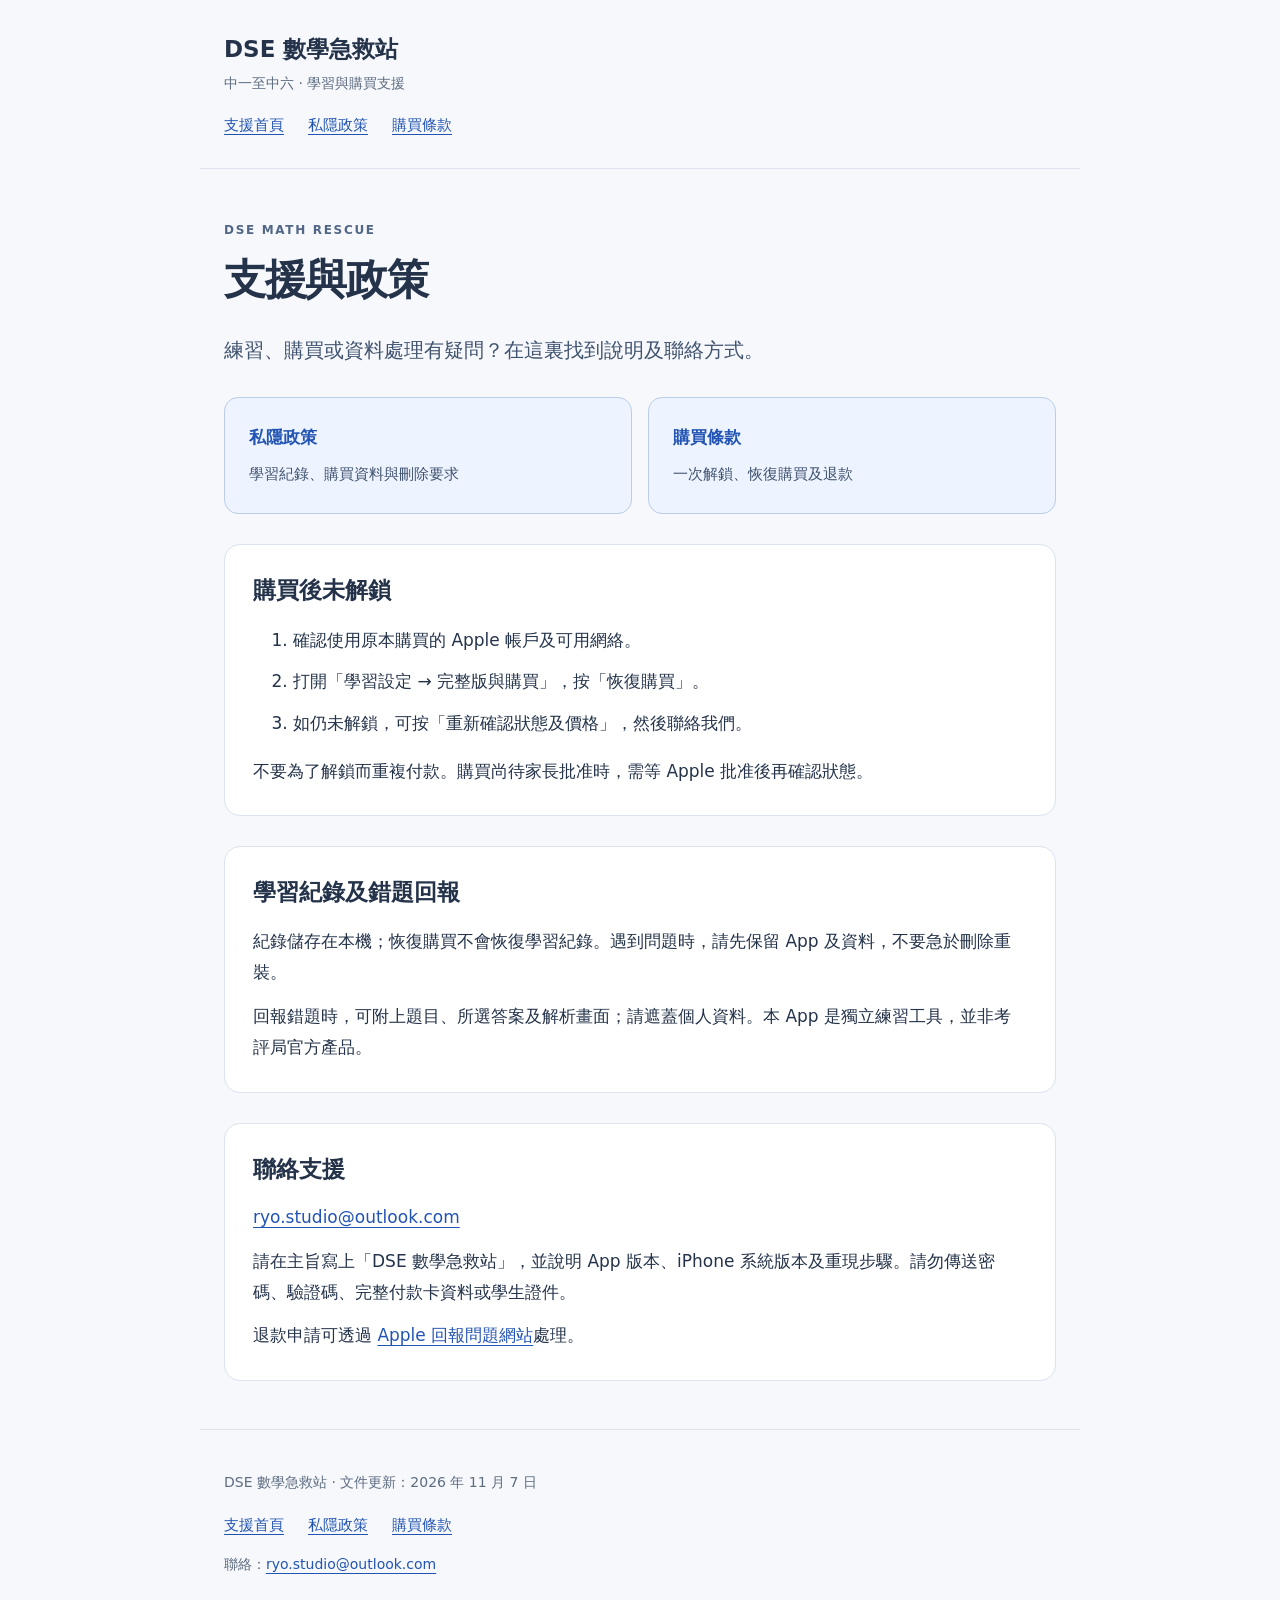
==== index.html @ 25e822d3 "Publish DSE Math Rescue privacy, purchase terms and support pages" ====
<!doctype html><html lang="zh-HK"><head><meta charset="utf-8"><meta name="viewport" content="width=device-width,initial-scale=1"><meta name="color-scheme" content="light"><meta name="description" content="DSE 數學急救站的私隱政策、一次購買條款及使用支援。"><title>支援與政策｜DSE 數學急救站</title><link rel="stylesheet" href="style.css"></head><body><a class="skip" href="#main">跳到內容</a><header><div class="brand">DSE 數學急救站<span>中一至中六 · 學習與購買支援</span></div><nav aria-label="主要導覽"><a href="index.html">支援首頁</a><a href="privacy.html">私隱政策</a><a href="terms.html">購買條款</a></nav></header><main id="main"><p class="eyebrow">DSE MATH RESCUE</p><h1>支援與政策</h1><p class="lead">練習、購買或資料處理有疑問？在這裏找到說明及聯絡方式。</p><div class="cards"><a class="card" href="privacy.html"><strong>私隱政策</strong><span>學習紀錄、購買資料與刪除要求</span></a><a class="card" href="terms.html"><strong>購買條款</strong><span>一次解鎖、恢復購買及退款</span></a></div><section><h2>購買後未解鎖</h2><ol><li>確認使用原本購買的 Apple 帳戶及可用網絡。</li><li>打開「學習設定 → 完整版與購買」，按「恢復購買」。</li><li>如仍未解鎖，可按「重新確認狀態及價格」，然後聯絡我們。</li></ol><p>不要為了解鎖而重複付款。購買尚待家長批准時，需等 Apple 批准後再確認狀態。</p></section><section><h2>學習紀錄及錯題回報</h2><p>紀錄儲存在本機；恢復購買不會恢復學習紀錄。遇到問題時，請先保留 App 及資料，不要急於刪除重裝。</p><p>回報錯題時，可附上題目、所選答案及解析畫面；請遮蓋個人資料。本 App 是獨立練習工具，並非考評局官方產品。</p></section><section><h2>聯絡支援</h2><p><a href="mailto:ryo.studio@outlook.com">ryo.studio@outlook.com</a></p><p>請在主旨寫上「DSE 數學急救站」，並說明 App 版本、iPhone 系統版本及重現步驟。請勿傳送密碼、驗證碼、完整付款卡資料或學生證件。</p><p>退款申請可透過 <a href="https://reportaproblem.apple.com/">Apple 回報問題網站</a>處理。</p></section></main><footer><p>DSE 數學急救站 · 文件更新：2026 年 11 月 7 日</p><nav aria-label="主要導覽"><a href="index.html">支援首頁</a><a href="privacy.html">私隱政策</a><a href="terms.html">購買條款</a></nav><p>聯絡：<a href="mailto:ryo.studio@outlook.com">ryo.studio@outlook.com</a></p></footer></body></html>
---- style.css ----
*{box-sizing:border-box}html{scroll-behavior:smooth}body{margin:0;background:#f6f8fb;color:#24334a;font-family:system-ui,-apple-system,"Microsoft JhengHei",sans-serif;font-size:17px;line-height:1.85}a{color:#2254b4;text-underline-offset:4px;overflow-wrap:anywhere}a:focus-visible{outline:3px solid #ba6c00;outline-offset:5px}header,main,footer{max-width:880px;margin:auto;padding:28px 24px}header{border-bottom:1px solid #dce3ed}.brand{font-weight:750;font-size:23px}.brand span{display:block;font-size:14px;font-weight:400;color:#5d6c81}nav{display:flex;flex-wrap:wrap;gap:12px 24px;margin-top:16px;font-size:15px}main{padding-top:38px;padding-bottom:48px}h1{font-size:clamp(30px,6vw,42px);line-height:1.3;margin:8px 0 24px;letter-spacing:-.03em}h2{font-size:23px;line-height:1.5;margin:0 0 16px}.eyebrow{font-size:12px;letter-spacing:.14em;color:#526786;font-weight:700}.lead{font-size:20px;color:#40536f}section{margin-top:30px;padding:28px;background:white;border:1px solid #dce3ed;border-radius:16px}p{margin:12px 0}section p:last-child{margin-bottom:0}.cards{display:grid;grid-template-columns:1fr 1fr;gap:16px;margin:28px 0}.card{display:block;padding:24px;border-radius:14px;border:1px solid #bacce7;background:#edf3ff;text-decoration:none}.card strong,.card span{display:block}.card span{font-size:15px;color:#40536f;margin-top:8px}.notice{padding:16px;background:#fff1cb;border:1px solid #dcbf6f}footer{border-top:1px solid #dce3ed;font-size:14px;color:#5d6c81}.skip{position:absolute;top:-80px;left:16px;padding:8px;background:white}.skip:focus{top:8px}li{margin:10px 0}@media(max-width:540px){header,main,footer{padding-left:18px;padding-right:18px}section{padding:20px}.cards{grid-template-columns:1fr}body{font-size:16px}}@media print{body{background:white}header nav,footer nav,.skip{display:none}section{border:0;padding:0;break-inside:avoid}a{color:inherit}}
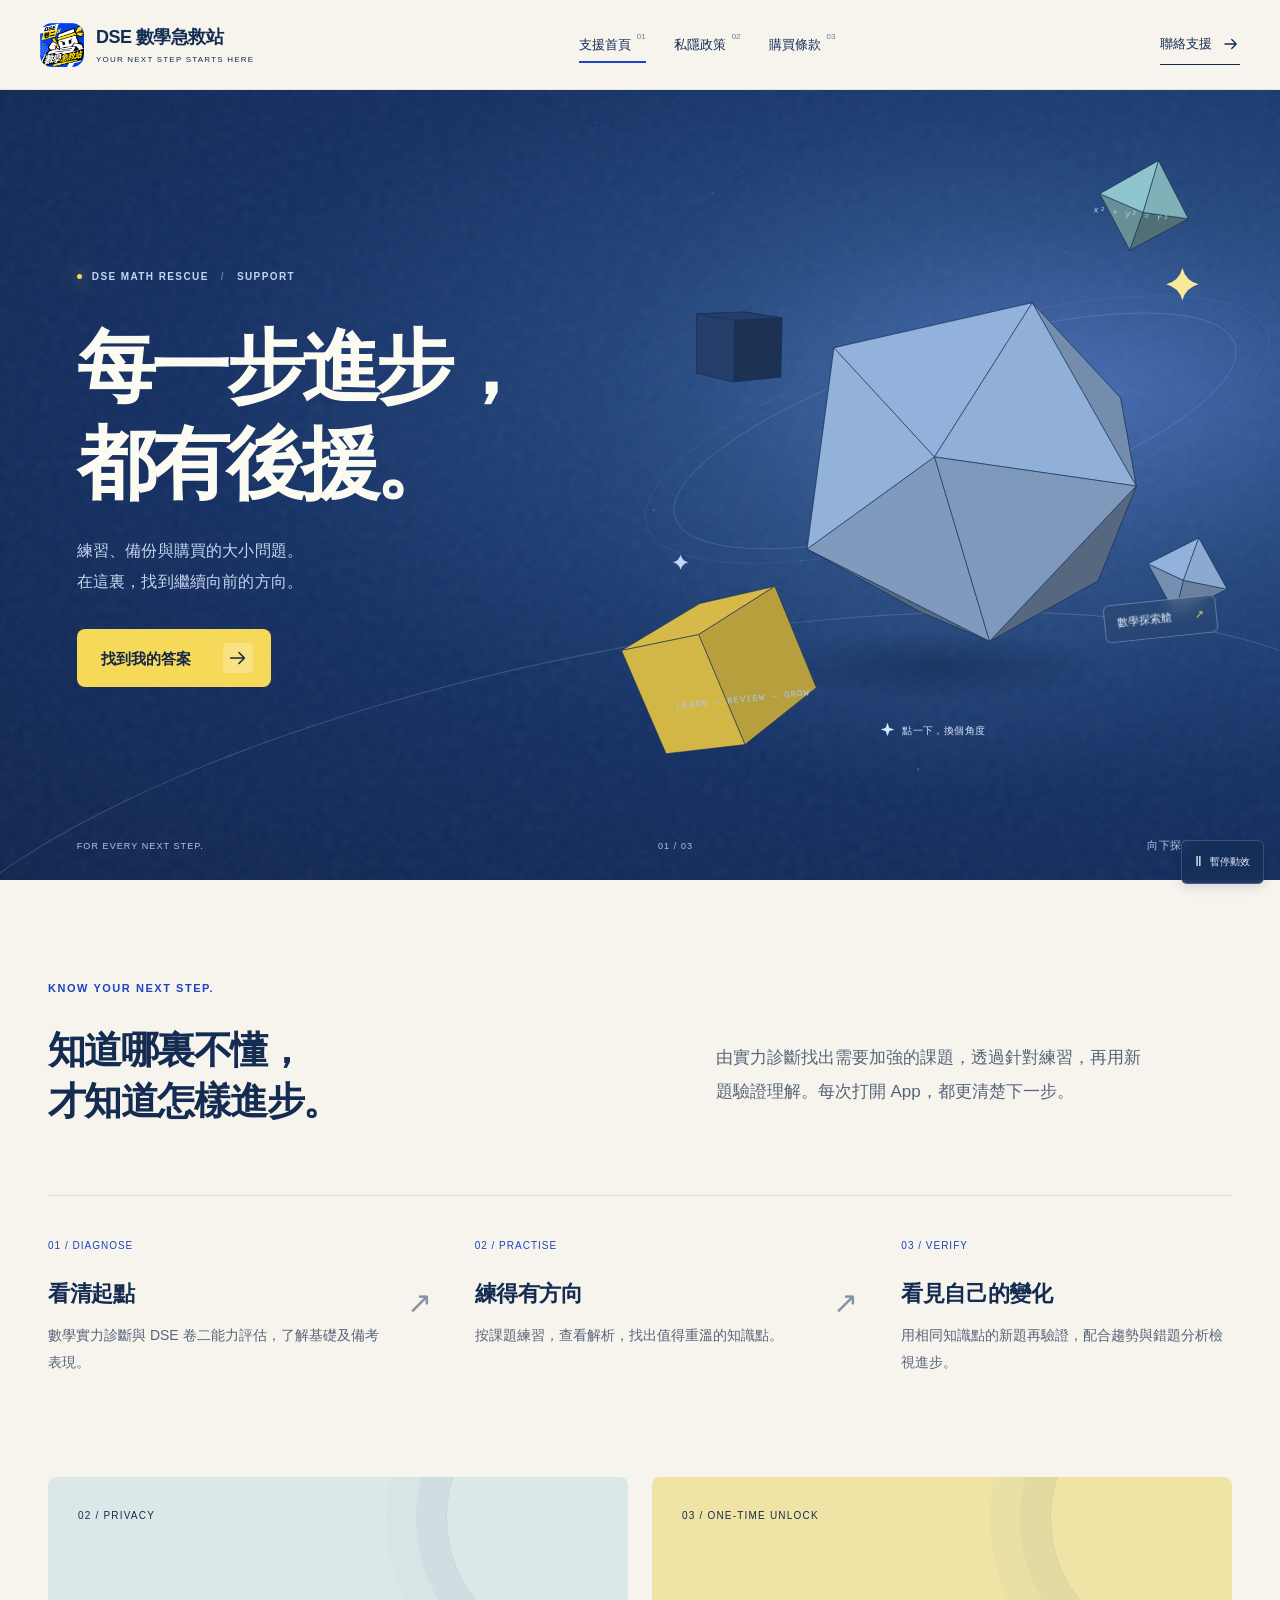
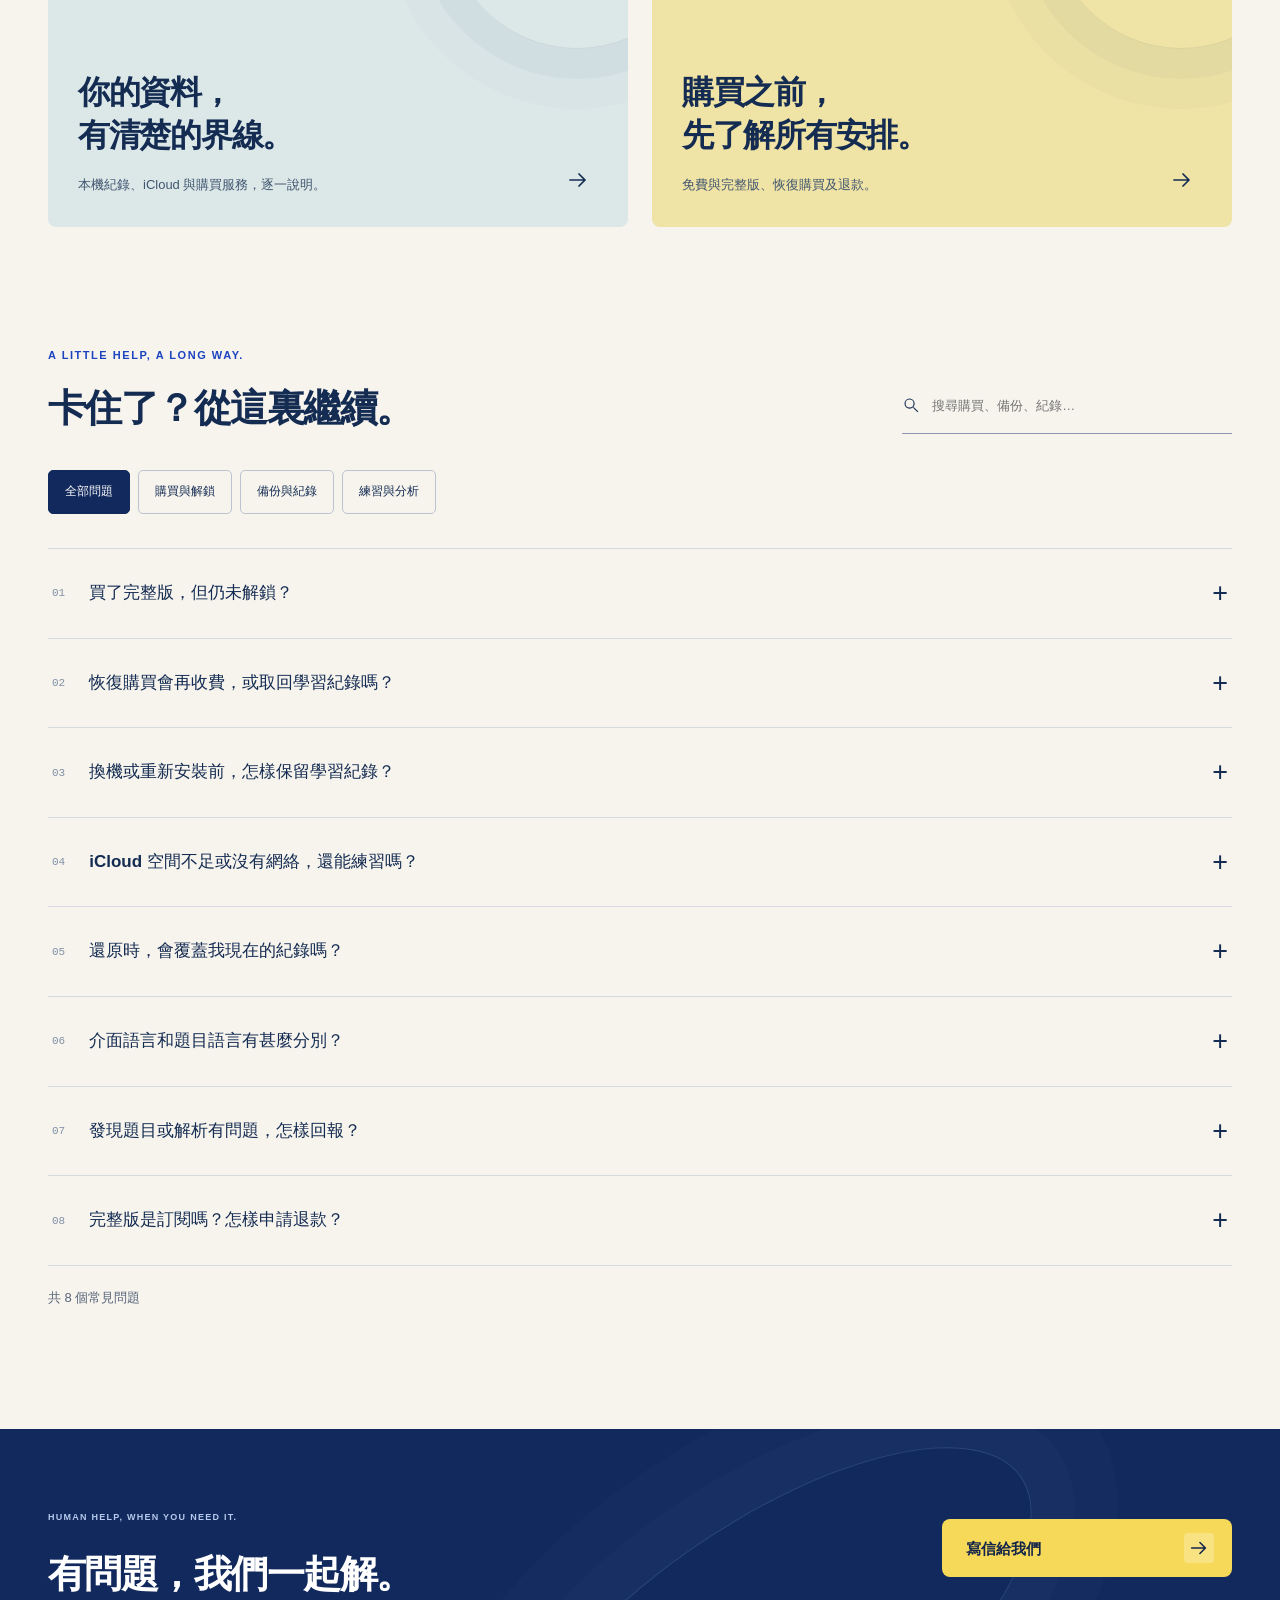
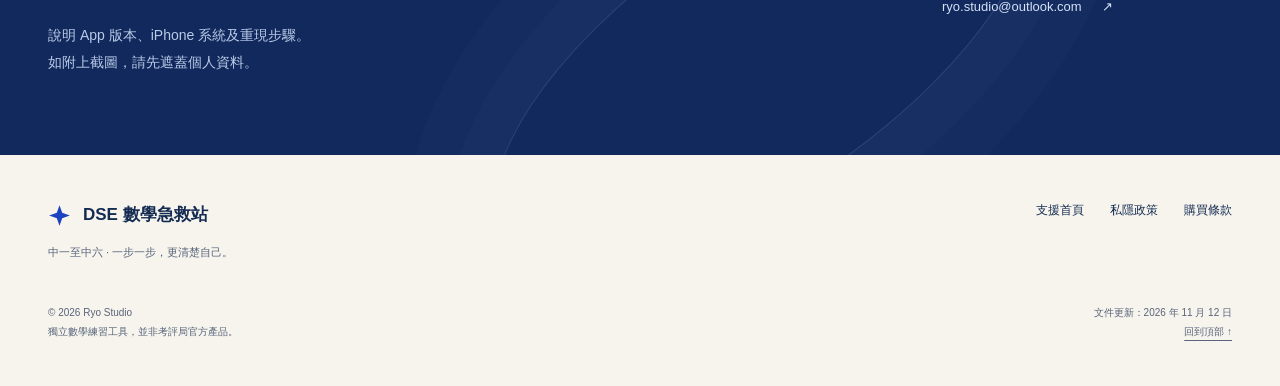
==== commit c56bba56: "Redesign mobile support, privacy and purchase pages; explain free backups" ====
--- a/index.html
+++ b/index.html
@@ -1 +1 @@
-<!doctype html><html lang="zh-HK"><head><meta charset="utf-8"><meta name="viewport" content="width=device-width,initial-scale=1"><meta name="color-scheme" content="light"><meta name="description" content="DSE 數學急救站的私隱政策、一次購買條款及使用支援。"><title>支援與政策｜DSE 數學急救站</title><link rel="stylesheet" href="style.css"></head><body><a class="skip" href="#main">跳到內容</a><header><div class="brand">DSE 數學急救站<span>中一至中六 · 學習與購買支援</span></div><nav aria-label="主要導覽"><a href="index.html">支援首頁</a><a href="privacy.html">私隱政策</a><a href="terms.html">購買條款</a></nav></header><main id="main"><p class="eyebrow">DSE MATH RESCUE</p><h1>支援與政策</h1><p class="lead">練習、購買或資料處理有疑問？在這裏找到說明及聯絡方式。</p><div class="cards"><a class="card" href="privacy.html"><strong>私隱政策</strong><span>學習紀錄、購買資料與刪除要求</span></a><a class="card" href="terms.html"><strong>購買條款</strong><span>一次解鎖、恢復購買及退款</span></a></div><section><h2>購買後未解鎖</h2><ol><li>確認使用原本購買的 Apple 帳戶及可用網絡。</li><li>打開「學習設定 → 完整版與購買」，按「恢復購買」。</li><li>如仍未解鎖，可按「重新確認狀態及價格」，然後聯絡我們。</li></ol><p>不要為了解鎖而重複付款。購買尚待家長批准時，需等 Apple 批准後再確認狀態。</p></section><section><h2>學習紀錄及錯題回報</h2><p>紀錄儲存在本機；恢復購買不會恢復學習紀錄。遇到問題時，請先保留 App 及資料，不要急於刪除重裝。</p><p>回報錯題時，可附上題目、所選答案及解析畫面；請遮蓋個人資料。本 App 是獨立練習工具，並非考評局官方產品。</p></section><section><h2>聯絡支援</h2><p><a href="mailto:ryo.studio@outlook.com">ryo.studio@outlook.com</a></p><p>請在主旨寫上「DSE 數學急救站」，並說明 App 版本、iPhone 系統版本及重現步驟。請勿傳送密碼、驗證碼、完整付款卡資料或學生證件。</p><p>退款申請可透過 <a href="https://reportaproblem.apple.com/">Apple 回報問題網站</a>處理。</p></section></main><footer><p>DSE 數學急救站 · 文件更新：2026 年 11 月 7 日</p><nav aria-label="主要導覽"><a href="index.html">支援首頁</a><a href="privacy.html">私隱政策</a><a href="terms.html">購買條款</a></nav><p>聯絡：<a href="mailto:ryo.studio@outlook.com">ryo.studio@outlook.com</a></p></footer></body></html>
+<!doctype html><html lang="zh-HK"><head><meta charset="utf-8"><meta name="viewport" content="width=device-width,initial-scale=1,viewport-fit=cover"><meta name="theme-color" content="#11295c"><meta name="color-scheme" content="light"><meta name="description" content="DSE 數學急救站支援首頁：免費練習、學習紀錄備份、一次解鎖完整版及私隱說明。"><meta name="referrer" content="strict-origin-when-cross-origin"><meta http-equiv="Content-Security-Policy" content="default-src 'self'; script-src 'self'; style-src 'self' 'unsafe-inline'; img-src 'self' data:; connect-src 'none'; object-src 'none'; base-uri 'self'; form-action 'none'; upgrade-insecure-requests"><title>支援首頁｜DSE 數學急救站</title><link rel="icon" href="brand-icon.png"><link rel="stylesheet" href="style.css"><script src="site.js" defer></script><script src="scene.js" defer></script></head><body id="top" data-page="home"><a class="skip" href="#main">跳到內容</a><header class="site-header"><a class="brand" href="index.html" aria-label="DSE 數學急救站支援首頁"><img src="brand-icon.png" width="44" height="44" alt=""><span>DSE 數學急救站<small>YOUR NEXT STEP STARTS HERE</small></span></a><button class="menu-toggle" type="button" aria-expanded="false" aria-controls="primary-nav"><span>導覽</span><i aria-hidden="true"></i></button><nav id="primary-nav" aria-label="主要導覽"><a href="index.html" aria-current="page">支援首頁<span>01</span></a><a href="privacy.html">私隱政策<span>02</span></a><a href="terms.html">購買條款<span>03</span></a></nav><a class="header-contact" href="#contact">聯絡支援 <svg class="arrow-icon" viewBox="0 0 24 24" fill="none" aria-hidden="true"><path d="M4 12h15m-6-6 6 6-6 6" stroke="currentColor" stroke-width="1.7" stroke-linecap="round" stroke-linejoin="round"/></svg></a></header><main id="main"><section class="hero hero-home" aria-labelledby="hero-title"><div class="hero-grain" aria-hidden="true"></div><div class="hero-copy"><p class="eyebrow"><span class="signal-dot"></span>DSE MATH RESCUE <i>/</i> SUPPORT</p><h1 id="hero-title">每一步進步，<br>都有後援。</h1><p class="hero-lead">練習、備份與購買的大小問題。<br>在這裏，找到繼續向前的方向。</p><a class="button button-yellow" href="#support">找到我的答案<svg class="arrow-icon" viewBox="0 0 24 24" fill="none" aria-hidden="true"><path d="M4 12h15m-6-6 6 6-6 6" stroke="currentColor" stroke-width="1.7" stroke-linecap="round" stroke-linejoin="round"/></svg></a></div><div class="scene-wrap" data-scene="home"><canvas class="world-canvas" aria-hidden="true"></canvas><div class="scene-fallback" aria-hidden="true"><div></div><span><svg class="star-icon" viewBox="0 0 40 40" fill="none" aria-hidden="true"><path d="m20 2 4.7 13.3L38 20l-13.3 4.7L20 38l-4.7-13.3L2 20l13.3-4.7L20 2Z" fill="currentColor"/></svg></span></div><div class="scene-coordinate coordinate-top" aria-hidden="true">x² + y² = r²</div><div class="scene-coordinate coordinate-bottom" aria-hidden="true">LEARN → REVIEW → GROW</div><button class="scene-interact" type="button" aria-label="改變幾何場景角度"><svg class="star-icon" viewBox="0 0 40 40" fill="none" aria-hidden="true"><path d="m20 2 4.7 13.3L38 20l-13.3 4.7L20 38l-4.7-13.3L2 20l13.3-4.7L20 2Z" fill="currentColor"/></svg><span>點一下，換個角度</span></button><span class="scene-badge">數學探索艙 <i>↗</i></span></div><div class="hero-baseline"><span>FOR EVERY NEXT STEP.</span><span>01 / 03</span><a href="#support" aria-label="向下探索">向下探索 ↓</a></div></section><section class="intro-section wrap"><p class="eyebrow">KNOW YOUR NEXT STEP.</p><div class="intro-grid"><h2>知道哪裏不懂，<br>才知道怎樣進步。</h2><p>由實力診斷找出需要加強的課題，透過針對練習，再用新題驗證理解。每次打開 App，都更清楚下一步。</p></div><div class="learning-path"><div><span>01 / DIAGNOSE</span><h3>看清起點</h3><p>數學實力診斷與 DSE 卷二能力評估，了解基礎及備考表現。</p></div><i aria-hidden="true">↗</i><div><span>02 / PRACTISE</span><h3>練得有方向</h3><p>按課題練習，查看解析，找出值得重溫的知識點。</p></div><i aria-hidden="true">↗</i><div><span>03 / VERIFY</span><h3>看見自己的變化</h3><p>用相同知識點的新題再驗證，配合趨勢與錯題分析檢視進步。</p></div></div></section><section class="world-links wrap" aria-label="探索支援內容"><a href="privacy.html"><span>02 / PRIVACY</span><div><h2>你的資料，<br>有清楚的界線。</h2><p>本機紀錄、iCloud 與購買服務，逐一說明。</p></div><svg class="arrow-icon" viewBox="0 0 24 24" fill="none" aria-hidden="true"><path d="M4 12h15m-6-6 6 6-6 6" stroke="currentColor" stroke-width="1.7" stroke-linecap="round" stroke-linejoin="round"/></svg></a><a href="terms.html"><span>03 / ONE-TIME UNLOCK</span><div><h2>購買之前，<br>先了解所有安排。</h2><p>免費與完整版、恢復購買及退款。</p></div><svg class="arrow-icon" viewBox="0 0 24 24" fill="none" aria-hidden="true"><path d="M4 12h15m-6-6 6 6-6 6" stroke="currentColor" stroke-width="1.7" stroke-linecap="round" stroke-linejoin="round"/></svg></a></section><section class="faq-section wrap" id="support"><div class="section-top"><div><p class="eyebrow">A LITTLE HELP, A LONG WAY.</p><h2>卡住了？從這裏繼續。</h2></div><label class="faq-search"><span class="sr-only">搜尋常見問題</span><svg viewBox="0 0 24 24" aria-hidden="true"><circle cx="10" cy="10" r="6"/><path d="m15 15 6 6"/></svg><input type="search" placeholder="搜尋購買、備份、紀錄…" autocomplete="off" aria-controls="faq-list"></label></div><div class="faq-filters" role="group" aria-label="問題分類"><button aria-pressed="true" data-faq-filter="all">全部問題</button><button aria-pressed="false" data-faq-filter="purchase">購買與解鎖</button><button aria-pressed="false" data-faq-filter="backup">備份與紀錄</button><button aria-pressed="false" data-faq-filter="learning">練習與分析</button></div><div id="faq-list"><details class="faq-item" data-category="purchase"><summary><span class="question-number">01</span><span>買了完整版，但仍未解鎖？</span><span class="plus" aria-hidden="true">+</span></summary><div class="faq-answer"><ol><li>確認網絡可用，並使用原購買的 Apple 帳戶。</li><li>打開「學習設定 → 完整版與購買」，按「恢復購買」。</li><li>如仍未解鎖，按「重新確認狀態及價格」，再聯絡我們。</li></ol><p>不要為了解鎖而重複付款。若購買尚待家長批准，需先等 Apple 完成批准。</p></div></details><details class="faq-item" data-category="purchase"><summary><span class="question-number">02</span><span>恢復購買會再收費，或取回學習紀錄嗎？</span><span class="plus" aria-hidden="true">+</span></summary><div class="faq-answer"><p>恢復購買只重新驗證已購買的完整版權限，本身不會再收一次購買費用，也不會還原答題紀錄。學習紀錄請使用「備份與還原」；兩者是分開的功能。</p></div></details><details class="faq-item" data-category="backup"><summary><span class="question-number">03</span><span>換機或重新安裝前，怎樣保留學習紀錄？</span><span class="plus" aria-hidden="true">+</span></summary><div class="faq-answer"><p>在支援備份功能的 iPhone 版本，打開「學習設定 → 備份與還原」，確認 iCloud 顯示最近成功的備份時間，或免費匯出一份備份檔案並確認已儲存。新裝置可查看 iCloud 備份或匯入檔案，先預覽再合併。</p><p>較舊版本沒有 App 內備份功能，請先保留 App 及資料，更新後再備份；不要急於刪除重裝。</p></div></details><details class="faq-item" data-category="backup"><summary><span class="question-number">04</span><span>iCloud 空間不足或沒有網絡，還能練習嗎？</span><span class="plus" aria-hidden="true">+</span></summary><div class="faq-answer"><p>可以。作答紀錄會繼續保存在手機，App 會標示「待備份」及上次成功時間。容量或連線恢復後，下次開啟 App 會再嘗試，也可以按「立即備份／重試」。</p><p>你亦可免費匯出檔案，保存在「我的 iPhone」或其他私人位置；不需要為了使用 App 而購買 iCloud+。</p></div></details><details class="faq-item" data-category="backup"><summary><span class="question-number">05</span><span>還原時，會覆蓋我現在的紀錄嗎？</span><span class="plus" aria-hidden="true">+</span></summary><div class="faq-answer"><p>匯入前會先顯示新增紀錄數，再與現有紀錄合併及去重。同一份紀錄若有無法自動判斷的不同內容，會讓你選擇保留哪個版本；還原前的本機副本也會保留。是否同時還原年級及語言設定，由你選擇。</p><p>目前先提供備份與手動還原，不是跨裝置即時同步。要取回其他裝置的學習進度，請主動查看並還原備份。</p></div></details><details class="faq-item" data-category="learning"><summary><span class="question-number">06</span><span>介面語言和題目語言有甚麼分別？</span><span class="plus" aria-hidden="true">+</span></summary><div class="faq-answer"><p>介面可選繁體中文、English 或简体中文；題目、選項、提示、解析及題目圖表只提供繁體中文及英文。兩項設定互相獨立，更改介面不會改變試題語言。</p></div></details><details class="faq-item" data-category="learning"><summary><span class="question-number">07</span><span>發現題目或解析有問題，怎樣回報？</span><span class="plus" aria-hidden="true">+</span></summary><div class="faq-answer"><p>請保留題目、所選答案及解析截圖，連同 App 版本及問題描述寄給我們。請先遮蓋個人資料，不需要提供學生姓名、學校或證件。</p></div></details><details class="faq-item" data-category="purchase"><summary><span class="question-number">08</span><span>完整版是訂閱嗎？怎樣申請退款？</span><span class="plus" aria-hidden="true">+</span></summary><div class="faq-answer"><p>完整版採一次購買，沒有訂閱或自動續費。退款請到 <a href="https://reportaproblem.apple.com/">Apple 回報問題網站</a>提出申請，資格及處理結果由 Apple 按適用規則決定。購買內容可先查看<a href="terms.html">購買條款</a>。</p></div></details><p class="faq-empty" hidden role="status">暫時找不到符合的問題。試試其他字眼，或直接聯絡我們。</p></div><p class="faq-count small muted" aria-live="polite">共 8 個常見問題</p></section></main><section class="contact-section" id="contact"><div class="contact-orbit" aria-hidden="true"></div><div class="wrap contact-inner"><div><p class="eyebrow">HUMAN HELP, WHEN YOU NEED IT.</p><h2>有問題，我們一起解。</h2><p>說明 App 版本、iPhone 系統及重現步驟。<br>如附上截圖，請先遮蓋個人資料。</p></div><div class="contact-actions"><a class="button button-yellow" href="mailto:ryo.studio@outlook.com?subject=DSE%20%E6%95%B8%E5%AD%B8%E6%80%A5%E6%95%91%E7%AB%99%E6%94%AF%E6%8F%B4">寫信給我們 <svg class="arrow-icon" viewBox="0 0 24 24" fill="none" aria-hidden="true"><path d="M4 12h15m-6-6 6 6-6 6" stroke="currentColor" stroke-width="1.7" stroke-linecap="round" stroke-linejoin="round"/></svg></a><button class="copy-email" type="button" data-email="ryo.studio@outlook.com" aria-label="複製支援電郵">ryo.studio@outlook.com <span>↗</span></button><span class="copy-status" role="status" aria-live="polite"></span></div></div></section><footer class="site-footer wrap"><div><a class="footer-brand" href="index.html"><svg class="star-icon" viewBox="0 0 40 40" fill="none" aria-hidden="true"><path d="m20 2 4.7 13.3L38 20l-13.3 4.7L20 38l-4.7-13.3L2 20l13.3-4.7L20 2Z" fill="currentColor"/></svg> DSE 數學急救站</a><p>中一至中六 · 一步一步，更清楚自己。</p></div><nav aria-label="頁尾導覽"><a href="index.html" aria-current="page">支援首頁<span>01</span></a><a href="privacy.html">私隱政策<span>02</span></a><a href="terms.html">購買條款<span>03</span></a></nav><p class="legal-line">© 2026 Ryo Studio<br>獨立數學練習工具，並非考評局官方產品。</p><p class="legal-line">文件更新：2026 年 11 月 12 日<br><a href="#top">回到頂部 ↑</a></p></footer><button class="motion-toggle" type="button" aria-pressed="false" aria-label="暫停背景動效"><span aria-hidden="true">Ⅱ</span><span class="motion-label">暫停動效</span></button></body></html>
--- a/style.css
+++ b/style.css
@@ -1 +1,10 @@
-*{box-sizing:border-box}html{scroll-behavior:smooth}body{margin:0;background:#f6f8fb;color:#24334a;font-family:system-ui,-apple-system,"Microsoft JhengHei",sans-serif;font-size:17px;line-height:1.85}a{color:#2254b4;text-underline-offset:4px;overflow-wrap:anywhere}a:focus-visible{outline:3px solid #ba6c00;outline-offset:5px}header,main,footer{max-width:880px;margin:auto;padding:28px 24px}header{border-bottom:1px solid #dce3ed}.brand{font-weight:750;font-size:23px}.brand span{display:block;font-size:14px;font-weight:400;color:#5d6c81}nav{display:flex;flex-wrap:wrap;gap:12px 24px;margin-top:16px;font-size:15px}main{padding-top:38px;padding-bottom:48px}h1{font-size:clamp(30px,6vw,42px);line-height:1.3;margin:8px 0 24px;letter-spacing:-.03em}h2{font-size:23px;line-height:1.5;margin:0 0 16px}.eyebrow{font-size:12px;letter-spacing:.14em;color:#526786;font-weight:700}.lead{font-size:20px;color:#40536f}section{margin-top:30px;padding:28px;background:white;border:1px solid #dce3ed;border-radius:16px}p{margin:12px 0}section p:last-child{margin-bottom:0}.cards{display:grid;grid-template-columns:1fr 1fr;gap:16px;margin:28px 0}.card{display:block;padding:24px;border-radius:14px;border:1px solid #bacce7;background:#edf3ff;text-decoration:none}.card strong,.card span{display:block}.card span{font-size:15px;color:#40536f;margin-top:8px}.notice{padding:16px;background:#fff1cb;border:1px solid #dcbf6f}footer{border-top:1px solid #dce3ed;font-size:14px;color:#5d6c81}.skip{position:absolute;top:-80px;left:16px;padding:8px;background:white}.skip:focus{top:8px}li{margin:10px 0}@media(max-width:540px){header,main,footer{padding-left:18px;padding-right:18px}section{padding:20px}.cards{grid-template-columns:1fr}body{font-size:16px}}@media print{body{background:white}header nav,footer nav,.skip{display:none}section{border:0;padding:0;break-inside:avoid}a{color:inherit}}+@charset "UTF-8";
+:root{--ink:#142b52;--blue:#1c43c0;--navy:#11295c;--cream:#f6f4ed;--line:#d6d9df;--muted:#58647a;--gold:#f6d958;--cyan:#b9e2ec;--ease:cubic-bezier(.2,.75,.2,1)}
+*{box-sizing:border-box}html{scroll-behavior:smooth;scroll-padding-top:110px}body{margin:0;background:var(--cream);color:var(--ink);font-family:Inter,-apple-system,BlinkMacSystemFont,"Noto Sans TC","PingFang TC","Microsoft JhengHei",sans-serif;font-size:16px;line-height:1.8;-webkit-font-smoothing:antialiased}button,input{font:inherit}button,a{-webkit-tap-highlight-color:transparent}button{cursor:pointer}a{color:inherit;text-underline-offset:5px;text-decoration-thickness:1px}a:focus-visible,button:focus-visible,input:focus-visible,summary:focus-visible,[tabindex]:focus-visible{outline:3px solid #a26300;outline-offset:5px}h1,h2,h3,p{margin:0}h1,h2,h3{text-wrap:balance}h1{font-size:clamp(48px,6.2vw,94px);font-weight:650;line-height:1.22;letter-spacing:-.055em}h2{font-size:clamp(28px,3vw,46px);line-height:1.35;letter-spacing:-.04em;font-weight:650}h3{font-size:22px;line-height:1.5;letter-spacing:-.02em}svg{display:block}.arrow-icon{width:24px;height:24px;flex:none}.star-icon{width:36px;height:36px;flex:none}.wrap{width:min(1200px,calc(100% - 96px));margin-inline:auto}.eyebrow{font-family:Inter,-apple-system,sans-serif;font-size:11px;letter-spacing:.14em;font-weight:600;line-height:1.6;display:flex;align-items:center;gap:10px}.eyebrow i{font-style:normal;opacity:.4;padding:0 2px}.muted{color:var(--muted)}.small{font-size:13px;line-height:1.8}.button{min-height:56px;display:inline-flex;align-items:center;justify-content:space-between;gap:32px;padding:14px 18px 14px 24px;border-radius:8px;text-decoration:none;font-size:15px;font-weight:650;transition:transform .25s var(--ease),background .25s;position:relative}.button:hover{transform:translateY(-3px)}.button-yellow{background:var(--gold);color:#13254b}.button-yellow:hover{background:#ffe879}.button .arrow-icon{padding:4px;background:rgba(255,255,255,.25);border-radius:4px;width:30px;height:30px}.site-header{height:90px;display:flex;align-items:center;justify-content:space-between;gap:30px;padding:16px 40px;background:var(--cream);position:relative;z-index:20;border-bottom:1px solid rgba(20,43,82,.08)}.brand{display:flex;gap:12px;align-items:center;text-decoration:none;flex-shrink:0}.brand img{border-radius:12px;width:44px;height:44px}.brand>span{font-size:18px;line-height:1.5;font-weight:750;letter-spacing:-.03em}.brand small{display:block;font-size:8px;letter-spacing:.15em;font-weight:500;margin-top:3px}#primary-nav{display:flex;gap:28px;align-items:center}#primary-nav a{font-size:13px;text-decoration:none;display:flex;align-items:center;gap:6px;position:relative;min-height:44px}#primary-nav a:after{content:"";position:absolute;bottom:4px;height:2px;width:0;background:var(--blue);transition:width .25s}#primary-nav a:hover:after,#primary-nav a[aria-current]:after{width:100%}#primary-nav a span{font-size:8px;opacity:.6;align-self:flex-start;margin-top:7px}.header-contact{display:flex;align-items:center;gap:10px;text-decoration:none;border-bottom:1px solid var(--ink);font-size:13px;min-height:40px}.header-contact svg{width:18px}.menu-toggle{display:none}.hero{position:relative;min-height:min(790px,calc(100svh - 90px));display:grid;grid-template-columns:1fr 1fr;overflow:hidden;background:radial-gradient(ellipse at 85% 38%,#4165ab 0%,#24487e 26%,#142f63 58%,#10254e 100%);color:#fbfbf2;isolation:isolate;padding:72px 6% 86px}.hero:after{content:"";position:absolute;inset:auto -10% -260px;height:490px;transform:rotate(-11deg);border:1px solid rgba(184,210,244,.22);border-radius:50%;z-index:-1;box-shadow:0 14px 0 -13px rgba(184,210,244,.1),0 38px 0 -37px rgba(184,210,244,.1)}.hero-privacy{background:radial-gradient(ellipse at 82% 35%,#467fa5 0%,#2d557c 25%,#19365d 65%,#10254e 100%)}.hero-terms{background:radial-gradient(ellipse at 82% 35%,#5068a1 0%,#2b427c 25%,#192d60 65%,#10254e 100%)}.hero-grain{position:absolute;inset:0;pointer-events:none;opacity:.12;background-image:url("data:image/svg+xml,%3Csvg viewBox='0 0 128 128' xmlns='http://www.w3.org/2000/svg'%3E%3Cfilter id='n'%3E%3CfeTurbulence type='fractalNoise' baseFrequency='.68' numOctaves='3' stitchTiles='stitch'/%3E%3C/filter%3E%3Cpath fill='%23ffffff' filter='url(%23n)' opacity='.5' d='M0 0h128v128H0z'/%3E%3C/svg%3E")}.hero-copy{align-self:center;position:relative;z-index:3;max-width:650px}.hero-copy .eyebrow{color:#c2d5f5;margin-bottom:34px;white-space:nowrap;font-size:10px}.signal-dot{width:5px;height:5px;background:var(--gold);border-radius:50%;box-shadow:0 0 16px #f6d958;flex:none}.hero h1{margin-bottom:24px}.hero-lead{color:#c5d5ed;font-size:16px;line-height:1.9;margin-bottom:32px;letter-spacing:.01em}.hero-baseline{position:absolute;bottom:24px;left:6%;right:6%;display:flex;justify-content:space-between;gap:20px;font-size:9px;color:#b0c6e6;letter-spacing:.12em;align-items:center}.hero-baseline a{font-size:11px;letter-spacing:.05em;text-decoration:none}.scene-wrap{position:relative;min-height:450px;align-self:stretch;margin:-40px -12% -34px -8%;touch-action:pan-y;z-index:2;perspective:900px}.world-canvas{width:100%;height:100%;display:block;position:absolute;inset:0;pointer-events:none}.scene-fallback{position:absolute;inset:18%;display:grid;place-items:center}.scene-fallback>div{width:65%;aspect-ratio:1;background:linear-gradient(145deg,#b7d5f8,#3d6096);transform:rotate(-15deg);clip-path:polygon(50% 0,94% 25%,100% 72%,50% 100%,0 74%,6% 26%);box-shadow:0 40px 80px #0008}.scene-fallback>span{position:absolute;color:var(--gold);right:0;top:20%}.scene-ready .scene-fallback{display:none}.scene-coordinate{position:absolute;font-size:9px;letter-spacing:.11em;color:#adcaef;pointer-events:none;font-family:ui-monospace,SFMono-Regular,monospace}.coordinate-top{right:15%;top:12%;transform:rotate(7deg)}.coordinate-bottom{left:12%;bottom:17%;transform:rotate(-6deg)}.scene-interact{position:absolute;inset:0;border:0;background:transparent;color:#d6e4fc;display:flex;align-items:flex-end;justify-content:center;gap:7px;padding:0 0 13%;font-size:10px;letter-spacing:.04em;touch-action:pan-y}.scene-interact .star-icon{width:15px;height:15px;margin-bottom:3px}.scene-interact:focus-visible{outline-offset:-20px;border-radius:50%}.scene-badge{position:absolute;right:8%;bottom:27%;border:1px solid #d0dff655;background:#29446f80;backdrop-filter:blur(8px);border-radius:6px;padding:8px 12px;color:#e3edfb;font-size:11px;transform:rotate(-6deg);pointer-events:none}.scene-badge i{font-style:normal;color:var(--gold);margin-left:20px}.intro-section{padding-block:100px}.intro-section>.eyebrow{color:var(--blue);margin-bottom:26px}.intro-grid{display:grid;grid-template-columns:1.1fr 1fr;gap:100px;align-items:center}.intro-grid>p{max-width:430px;color:var(--muted);font-size:17px;line-height:2}.learning-path{display:grid;grid-template-columns:1fr 40px 1fr 40px 1fr;gap:28px;margin-top:68px;border-top:1px solid var(--line);padding-top:34px}.learning-path>div>span{font-size:10px;color:var(--blue);letter-spacing:.1em}.learning-path h3{margin:18px 0 12px}.learning-path p{font-size:14px;line-height:1.95;color:var(--muted)}.learning-path i{font-style:normal;font-size:30px;font-weight:300;color:#8792a5;align-self:center}.world-links{display:grid;grid-template-columns:1fr 1fr;gap:24px;margin-bottom:120px}.world-links>a{background:#dce8e8;text-decoration:none;border-radius:8px;min-height:350px;padding:30px;display:grid;grid-template-columns:1fr 32px;align-items:end;gap:40px;position:relative;overflow:hidden;transition:transform .35s var(--ease)}.world-links>a:hover{transform:translateY(-6px)}.world-links>a:after{content:"";position:absolute;width:260px;height:260px;border:1px solid #19365d18;border-radius:50%;right:-80px;top:-90px;box-shadow:0 0 0 30px #19365d08,0 0 0 60px #19365d05}.world-links>a:nth-child(2){background:#efe3a5}.world-links>a>span{grid-column:1/-1;align-self:start;font-size:10px;letter-spacing:.12em}.world-links h2{font-size:32px;margin-bottom:16px}.world-links p{font-size:13px;max-width:270px;color:#40556f}.world-links .arrow-icon{align-self:end;margin-bottom:5px}.section-top{display:flex;justify-content:space-between;gap:40px;align-items:flex-end;margin-bottom:36px}.section-top .eyebrow{margin-bottom:18px;color:var(--blue)}.section-top>.muted{font-size:13px;flex-shrink:0}.faq-section{padding-bottom:120px;scroll-margin-top:30px}.faq-search{display:flex;align-items:center;gap:12px;max-width:330px;width:100%;border-bottom:1px solid #8b98ae;padding:10px 0}.faq-search svg{width:20px;fill:none;stroke:var(--ink);stroke-width:1.5}.faq-search input{border:0;background:none;min-width:0;width:100%;color:var(--ink);font-size:13px;border-radius:0;padding:6px 0}.faq-filters{display:flex;gap:8px;margin-bottom:34px;flex-wrap:wrap}.faq-filters button{border:1px solid #bbc3d0;background:transparent;padding:9px 16px;min-height:44px;border-radius:5px;font-size:12px;color:var(--ink);transition:background .2s}.faq-filters button[aria-pressed=true]{background:var(--navy);border-color:var(--navy);color:#fff}.faq-item{border-top:1px solid var(--line)}.faq-item:last-of-type{border-bottom:1px solid var(--line)}.faq-item[hidden]{display:none}.faq-item summary{display:flex;align-items:center;gap:24px;min-height:88px;padding:20px 4px;cursor:pointer;list-style:none;font-size:17px;font-weight:550}.faq-item summary::-webkit-details-marker{display:none}.question-number{color:#8190a7;font:11px ui-monospace,monospace;flex:none}.plus{margin-left:auto;flex:none;font-size:27px;font-weight:300;transition:transform .25s}.faq-item[open] .plus{transform:rotate(45deg)}.faq-answer{max-width:820px;padding:0 40px 28px;line-height:2;color:var(--muted);font-size:15px}.faq-answer p+p{margin-top:14px}.faq-answer ol{padding-left:22px;margin-top:0}.faq-answer a{color:var(--blue)}.faq-empty{padding:24px 0}.faq-count{margin-top:20px}.contact-section{background:var(--navy);color:#fff;position:relative;overflow:hidden;isolation:isolate}.contact-inner{padding-block:80px;display:flex;gap:50px;align-items:center;justify-content:space-between}.contact-inner .eyebrow{color:#b7c9ec;font-size:9px;margin-bottom:22px}.contact-inner h2{margin-bottom:22px}.contact-inner p{font-size:14px;line-height:1.9;color:#bacbe8}.contact-actions{display:flex;flex-direction:column;gap:13px;align-items:flex-start;min-width:290px}.contact-actions>.button{width:100%}.copy-email{display:flex;gap:20px;color:#d6e1f7;background:transparent;border:0;padding:5px 0;font-size:13px;min-height:44px}.copy-email span{margin-left:auto}.copy-status{font-size:12px;color:var(--gold);min-height:1.5em}.contact-orbit{position:absolute;width:630px;height:260px;border:1px solid #8fb3f033;border-radius:50%;top:30%;left:35%;transform:rotate(-35deg);z-index:-1;box-shadow:0 0 0 45px #8fb3f006,0 0 0 90px #8fb3f005}.site-footer{display:grid;grid-template-columns:1.5fr 1fr;gap:40px;padding-block:45px;font-size:12px}.footer-brand{display:flex;gap:12px;align-items:center;font-size:17px;font-weight:650;text-decoration:none;margin-bottom:12px}.footer-brand svg{width:23px;height:23px;color:var(--blue)}.site-footer>div>p{color:var(--muted);font-size:11px}.site-footer nav{display:flex;justify-content:flex-end;gap:26px}.site-footer nav a{font-size:12px;text-decoration:none;min-height:44px}.site-footer nav span{display:none}.legal-line{font-size:10px;line-height:1.9;color:var(--muted)}.legal-line:last-child{text-align:right}.motion-toggle{position:fixed;bottom:16px;right:16px;z-index:30;display:flex;align-items:center;gap:8px;min-height:44px;padding:8px 13px;border:1px solid #ffffff2a;background:#142e59e6;color:#e4ecfa;font-size:10px;border-radius:6px;backdrop-filter:blur(8px);box-shadow:0 3px 12px #00112c20}.motion-toggle>span:first-child{font-size:14px}.data-section,.plans-section{padding-block:100px 50px;scroll-margin-top:30px}.data-explorer{background:#e5e9e8;border:1px solid #ccd4d6;border-radius:8px;padding:24px 32px}.data-tabs{display:flex;gap:6px;padding:4px;border:1px solid #bdc7cf;border-radius:6px;max-width:490px;margin:0 auto 24px}.data-tabs button{border:0;border-radius:4px;background:transparent;color:var(--muted);flex:1;min-height:46px;padding:8px;font-size:13px;white-space:nowrap}.data-tabs button[aria-selected=true]{background:var(--navy);color:#fff}.data-map{display:flex;align-items:center;justify-content:center;padding:24px 10px 40px;gap:28px}.map-node{border:1px solid #adbbc8;border-radius:12px;background:var(--cream);width:164px;height:164px;display:flex;flex-direction:column;align-items:center;justify-content:center;gap:10px;position:relative;box-shadow:0 12px 0 -8px #a4b7c3,0 20px 24px -10px #12305717}.map-node>span{position:absolute;top:9px;left:12px;font-size:9px;color:var(--muted)}.map-node svg{width:42px;height:42px;color:#3563b0}.map-node strong{font-size:13px;font-weight:550}.map-link{width:180px;text-align:center;color:var(--muted);font-size:11px}.map-link i{display:block;height:1px;background:#6c8db1;position:relative;margin-bottom:12px}.map-link i:after{content:"";position:absolute;left:0;top:-3px;width:7px;height:7px;background:var(--blue);border-radius:50%;animation:data-travel 3s linear infinite}.data-explorer[data-active=learning] .map-link i:after{animation:none;left:50%}.map-link b{font-weight:500}#data-panel{max-width:670px;margin:auto;border-top:1px solid #c1cbd3;padding:22px 0 2px;min-height:136px}#data-panel h3{font-size:20px;margin-bottom:9px}#data-panel p{color:var(--muted);font-size:14px;line-height:1.95}.document-heading{padding-block:60px 35px}.document-heading .eyebrow{color:var(--blue);margin-bottom:20px}.document-heading>p:last-child{font-size:12px;margin-top:20px}.document-layout{display:grid;grid-template-columns:235px minmax(0,1fr);gap:70px;padding-bottom:100px;align-items:start}.contents{position:sticky;top:30px;font-size:12px;padding-top:26px}.contents>p{display:flex;justify-content:space-between}.reading-label{font-variant-numeric:tabular-nums;color:var(--blue);font-size:10px}.reading-track{height:2px;background:var(--line);margin:14px 0 20px}.reading-track>span{display:block;width:0;height:100%;background:var(--blue)}.contents nav{display:flex;flex-direction:column;gap:2px}.contents nav a{display:flex;gap:13px;text-decoration:none;color:var(--muted);min-height:43px;align-items:center;line-height:1.5;padding:6px 8px;border-left:2px solid transparent}.contents nav a>span{font:10px ui-monospace,monospace;color:#8996ab;flex:none}.contents nav a[aria-current]{color:var(--blue);border-left-color:var(--blue);background:#e6e9ed}.text-button{border:0;background:none;display:flex;gap:12px;align-items:center;font-size:11px;padding:15px 0;min-height:44px;color:var(--ink);margin-top:18px}.text-button svg{width:16px}.policy-section{display:grid;grid-template-columns:36px minmax(0,1fr);gap:15px;border-top:1px solid var(--line);padding-block:35px 42px;scroll-margin-top:30px}.section-index{font:11px ui-monospace,monospace;color:#7b8ba3;padding-top:8px}.policy-section h2{font-size:24px;line-height:1.5;margin-bottom:22px;letter-spacing:-.02em}.policy-section p{font-size:15px;line-height:2.05;color:#465671}.policy-section p+p{margin-top:18px}.policy-section a{color:var(--blue);overflow-wrap:anywhere}.plan-banner{display:flex;gap:45px;align-items:center;padding:32px 40px;background:#172f63;border-radius:8px;color:#fff;position:relative;overflow:hidden;margin-bottom:30px}.plan-banner>span:first-child{display:flex;gap:12px;align-items:center;color:var(--gold);font-size:16px;flex:none}.plan-banner>div{position:relative;z-index:1}.plan-banner strong{font-size:32px;font-weight:600;letter-spacing:-.04em}.plan-banner p{color:#c2cfe6;margin-top:8px;font-size:13px}.plan-orbit{position:absolute;right:30px;top:-50px;font-size:220px;line-height:1;transform:rotate(-20deg);font-weight:100;color:#b5c9ef16;pointer-events:none}.comparison{width:100%;border-collapse:collapse;font-size:14px}.comparison th,.comparison td{text-align:left;padding:19px 20px;border-bottom:1px solid var(--line);line-height:1.7}.comparison thead th{font-size:12px;color:var(--muted);font-weight:500;padding-top:8px}.comparison th[scope=row]{font-weight:500;width:50%}.comparison td:last-child,.comparison thead th:last-child{background:#e6e9ed}.comparison td:last-child{color:var(--blue);font-weight:600}.comparison td,.comparison thead th:not(:first-child){text-align:center;width:25%}.comparison small{display:block;font-size:11px;color:var(--muted);font-weight:400}.plans-section>.small{margin-top:24px;max-width:720px}.skip{position:fixed;left:15px;top:-100px;z-index:100;background:var(--gold);padding:12px 20px}.skip:focus{top:12px}.sr-only{position:absolute;width:1px;height:1px;overflow:hidden;clip:rect(0,0,0,0);white-space:nowrap}.js .reveal{transition:opacity .65s var(--ease),transform .65s var(--ease)}.js .reveal:not(.revealed){opacity:0;transform:translateY(20px)}.motion-paused *,.reduced-motion *{animation-play-state:paused!important}.motion-paused .reveal,.reduced-motion .reveal{opacity:1!important;transform:none!important}
+@keyframes data-travel{from{left:0}to{left:100%}}
+@media(min-width:1500px){.hero{padding-inline:max(6%,calc((100vw - 1320px)/2))}.hero-baseline{left:max(6%,calc((100vw - 1320px)/2));right:max(6%,calc((100vw - 1320px)/2))}}
+@media(max-width:1050px){.site-header{padding-inline:24px;gap:20px}.brand>span{font-size:16px}.brand small{font-size:7px}#primary-nav{gap:20px}.header-contact{display:none}.hero{padding-inline:5%;padding-top:60px;padding-bottom:90px;min-height:650px}.hero-baseline{left:5%;right:5%}.hero-copy .eyebrow{font-size:8px;gap:6px}.hero h1{font-size:clamp(44px,6.2vw,70px)}.scene-wrap{margin-left:-25%;margin-right:-20%}.wrap{width:calc(100% - 64px)}.intro-grid{gap:50px}.document-layout{gap:35px;grid-template-columns:200px minmax(0,1fr)}.learning-path{gap:15px;grid-template-columns:1fr 20px 1fr 20px 1fr}}
+@media(max-width:700px){html{scroll-padding-top:25px}.wrap{width:calc(100% - 40px)}.site-header{height:80px;padding:14px 20px;gap:12px}.brand{gap:9px}.brand img{width:39px;height:39px;border-radius:10px}.brand>span{font-size:15px}.brand small{font-size:6px;letter-spacing:.09em;margin-top:3px}.menu-toggle{display:flex;border:1px solid #ccd2dc;border-radius:6px;background:transparent;color:var(--ink);min-width:64px;min-height:44px;align-items:center;justify-content:center;gap:8px;font-size:11px;padding:8px 10px}.menu-toggle i{width:12px;height:7px;position:relative;border-block:1px solid currentColor;transition:transform .2s}.menu-toggle[aria-expanded=true] i{transform:rotate(90deg)}#primary-nav{display:none;position:absolute;top:79px;left:0;right:0;flex-direction:column;gap:0;background:var(--cream);padding:10px 20px 20px;box-shadow:0 16px 30px #12234515;border-bottom:1px solid var(--line)}#primary-nav.open{display:flex}#primary-nav a{width:100%;min-height:55px;font-size:15px;border-bottom:1px solid var(--line);justify-content:space-between}#primary-nav a:after{display:none}#primary-nav a[aria-current]{color:var(--blue)}#primary-nav a span{align-self:center;font-size:10px;margin:0}.hero{display:flex;flex-direction:column;min-height:calc(100svh - 80px);padding:34px 24px 48px;gap:0}.hero-copy{align-self:stretch;max-width:none}.hero-copy .eyebrow{font-size:8px;letter-spacing:.1em;gap:7px;margin-bottom:23px}.hero h1{font-size:clamp(40px,10.4vw,64px);line-height:1.24;margin-bottom:18px;letter-spacing:-.05em}.hero-lead{font-size:13px;line-height:1.9;margin-bottom:23px}.hero .button{min-height:50px;padding:10px 12px 10px 18px;font-size:13px;gap:35px}.hero .button svg{width:28px;height:28px}.hero-baseline{bottom:19px;left:24px;right:24px;font-size:7px;letter-spacing:.08em;gap:12px}.hero-baseline a{font-size:9px}.scene-wrap{min-height:270px;height:clamp(270px,38svh,380px);width:calc(100% + 48px);flex:1;margin:-14px -24px -3px;align-self:stretch}.coordinate-top{right:13%;top:15%;font-size:7px}.coordinate-bottom{left:9%;bottom:15%;font-size:6px}.scene-badge{right:7%;bottom:30%;font-size:9px;padding:5px 8px}.scene-badge i{margin-left:10px}.scene-interact{font-size:9px;padding-bottom:7%}.scene-interact .star-icon{width:12px;height:12px}.intro-section{padding-block:64px}.intro-section>.eyebrow{font-size:8px;margin-bottom:21px}.intro-grid{grid-template-columns:1fr;gap:24px}.intro-grid>p{font-size:15px;line-height:2}.learning-path{grid-template-columns:1fr;gap:23px;margin-top:38px;padding-top:28px}.learning-path>div{display:grid;grid-template-columns:100px 1fr;column-gap:18px}.learning-path>div>span{font-size:8px;grid-row:1/3;padding-top:7px}.learning-path h3{margin:0 0 8px;font-size:20px}.learning-path p{font-size:13px}.learning-path i{display:none}.world-links{grid-template-columns:1fr;gap:16px;margin-bottom:64px}.world-links>a{min-height:260px;padding:24px;gap:26px}.world-links h2{font-size:28px;margin-bottom:12px}.world-links p{font-size:12px}.world-links>a>span{font-size:9px}.section-top{flex-direction:column;align-items:stretch;gap:22px;margin-bottom:26px}.section-top .eyebrow{font-size:8px;margin-bottom:14px}.section-top>.muted{font-size:12px}.faq-search{max-width:none}.faq-section{padding-bottom:64px}.faq-filters{gap:6px;flex-wrap:nowrap;overflow-x:auto;margin-bottom:22px;padding-bottom:7px;scrollbar-width:thin}.faq-filters button{font-size:11px;padding:8px 11px;flex:none;white-space:nowrap}.faq-item summary{min-height:82px;font-size:15px;line-height:1.7;gap:15px;padding:18px 0}.question-number{font-size:9px}.plus{font-size:23px}.faq-answer{font-size:14px;padding:0 0 23px 27px}.contact-inner{flex-direction:column;gap:32px;align-items:stretch;padding-block:56px}.contact-inner .eyebrow{font-size:8px;margin-bottom:17px}.contact-inner h2{font-size:29px;margin-bottom:17px}.contact-inner p{font-size:12px}.contact-actions{min-width:0}.contact-actions>.button{width:100%;font-size:14px}.copy-email{width:100%;font-size:12px}.site-footer{grid-template-columns:1fr;gap:24px;padding-block:34px 72px}.footer-brand{font-size:16px}.site-footer nav{justify-content:flex-start;gap:26px}.site-footer nav a{font-size:12px}.legal-line:last-child{text-align:left;margin-top:-14px}.motion-toggle{right:12px;bottom:max(12px,env(safe-area-inset-bottom));min-height:40px;padding:7px 11px;font-size:9px}.data-section,.plans-section{padding-block:64px 20px}.data-explorer{padding:15px}.data-tabs{gap:3px;margin-bottom:18px;padding:3px}.data-tabs button{font-size:11px;min-height:44px;padding:7px 5px}.data-map{gap:12px;padding:20px 0 30px}.map-node{width:100px;height:120px;gap:10px;flex:none;border-radius:8px}.map-node svg{width:32px;height:32px}.map-node strong{font-size:11px}.map-node>span{font-size:7px;left:8px;top:5px}.map-link{flex:1;width:auto;min-width:28px;font-size:8px}.map-link b{font-size:8px;line-height:1.6;display:block}.map-link i:after{width:5px;height:5px;top:-2px}#data-panel{min-height:175px;padding-top:20px}#data-panel h3{font-size:18px}#data-panel p{font-size:13px}.document-heading{padding-block:48px 25px}.document-heading h2{font-size:27px}.document-heading .eyebrow{font-size:8px;margin-bottom:15px}.document-heading>p:last-child{font-size:11px;line-height:1.9;margin-top:15px}.document-layout{display:block;padding-bottom:50px}.contents{position:relative;top:auto;padding-top:0;margin-bottom:15px;border-bottom:1px solid var(--line);padding-bottom:13px}.contents>p{font-size:11px}.reading-track{margin:10px 0}.contents nav{flex-direction:row;gap:6px;overflow-x:auto;padding:5px 2px 10px;scrollbar-width:thin}.contents nav a{flex:none;font-size:11px;padding:8px 10px;border:1px solid #cbd2dc;min-height:43px;border-radius:4px;gap:7px;white-space:nowrap}.contents nav a[aria-current]{border-color:var(--blue)}.contents nav a span{font-size:8px}.contents .text-button{font-size:10px;margin-top:0;padding:8px 0;min-height:40px}.policy-section{grid-template-columns:24px minmax(0,1fr);gap:9px;padding-block:28px}.section-index{font-size:9px;padding-top:8px}.policy-section h2{font-size:21px;margin-bottom:19px;line-height:1.5}.policy-section p{font-size:14px;line-height:2.05}.policy-section p+p{margin-top:17px}.plan-banner{padding:24px;gap:18px;align-items:flex-start;flex-direction:column;margin-bottom:24px}.plan-banner>span:first-child{font-size:12px;gap:9px}.plan-banner .star-icon{width:23px;height:23px}.plan-banner strong{font-size:29px}.plan-banner p{font-size:12px}.plan-orbit{font-size:160px;right:-15px;top:25px}.comparison{font-size:11px;table-layout:fixed}.comparison th,.comparison td{padding:15px 8px}.comparison th[scope=row]{width:46%}.comparison td,.comparison thead th:not(:first-child){width:27%}.comparison thead th{font-size:11px;padding-top:5px}.comparison small{font-size:9px}.plans-section>.small{font-size:11px;margin-top:18px}}
+@media(max-width:350px){.brand>span{font-size:13px}.brand small{font-size:5.5px}.hero{padding-inline:20px}.scene-wrap{width:calc(100% + 40px);margin-inline:-20px}.hero h1{font-size:38px}.map-node{width:88px}.scene-badge{font-size:8px}.hero-copy .eyebrow{font-size:7px}}
+@media(prefers-reduced-motion:reduce){html{scroll-behavior:auto}*,*:before,*:after{animation:none!important;transition:none!important}.reveal{opacity:1!important;transform:none!important}.button:hover,.world-links>a:hover{transform:none}}
+@media print{body{background:white;color:#111;font-size:11pt}.site-header,.hero,.data-section,.plans-section,.contents,.contact-section,.site-footer,.motion-toggle,.skip{display:none!important}.wrap{width:100%}.document-layout{display:block;padding:0}.document-heading{padding:0 0 20px}.policy-section{display:block;padding:15px 0;border-color:#ccc;break-inside:avoid}.section-index{display:none}.policy-section h2{font-size:15pt}.policy-section p{font-size:10pt;color:#111}.policy-section a{color:#111;text-decoration:underline}.document-heading .eyebrow{display:none}}
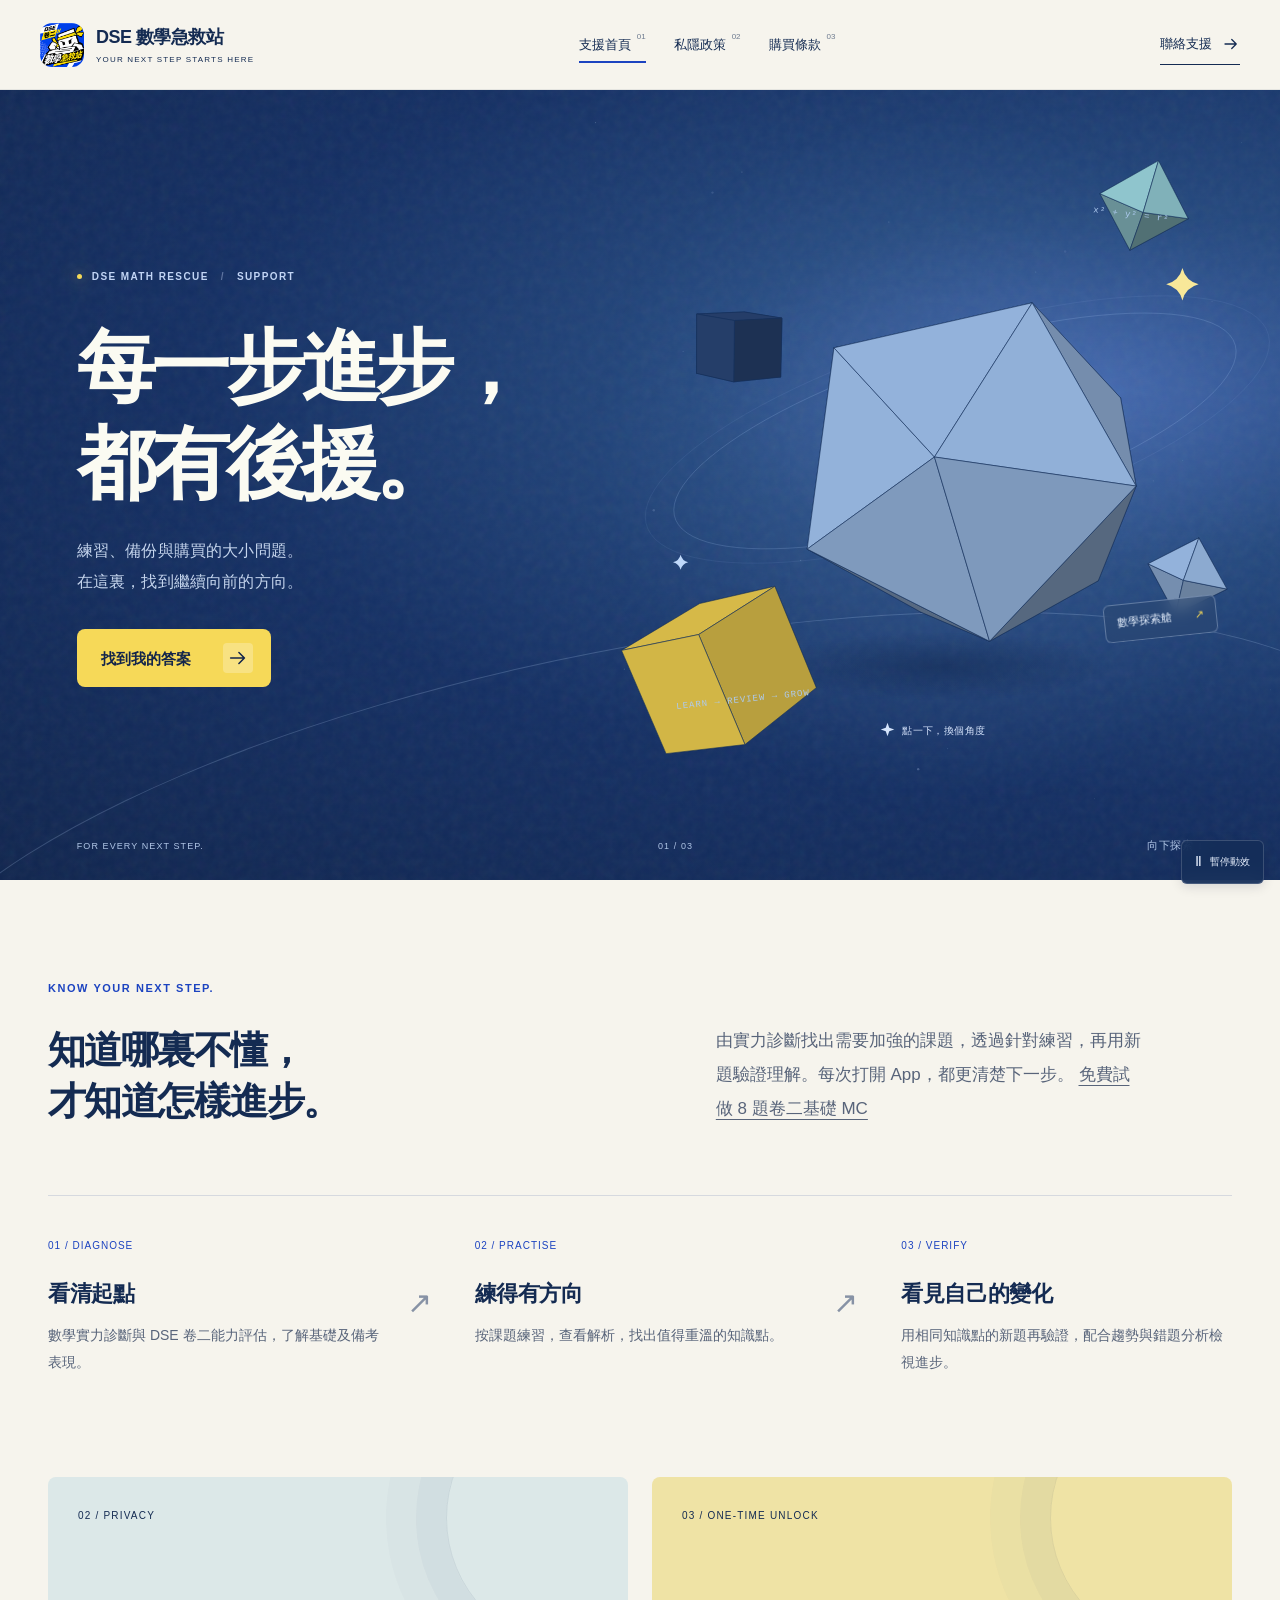
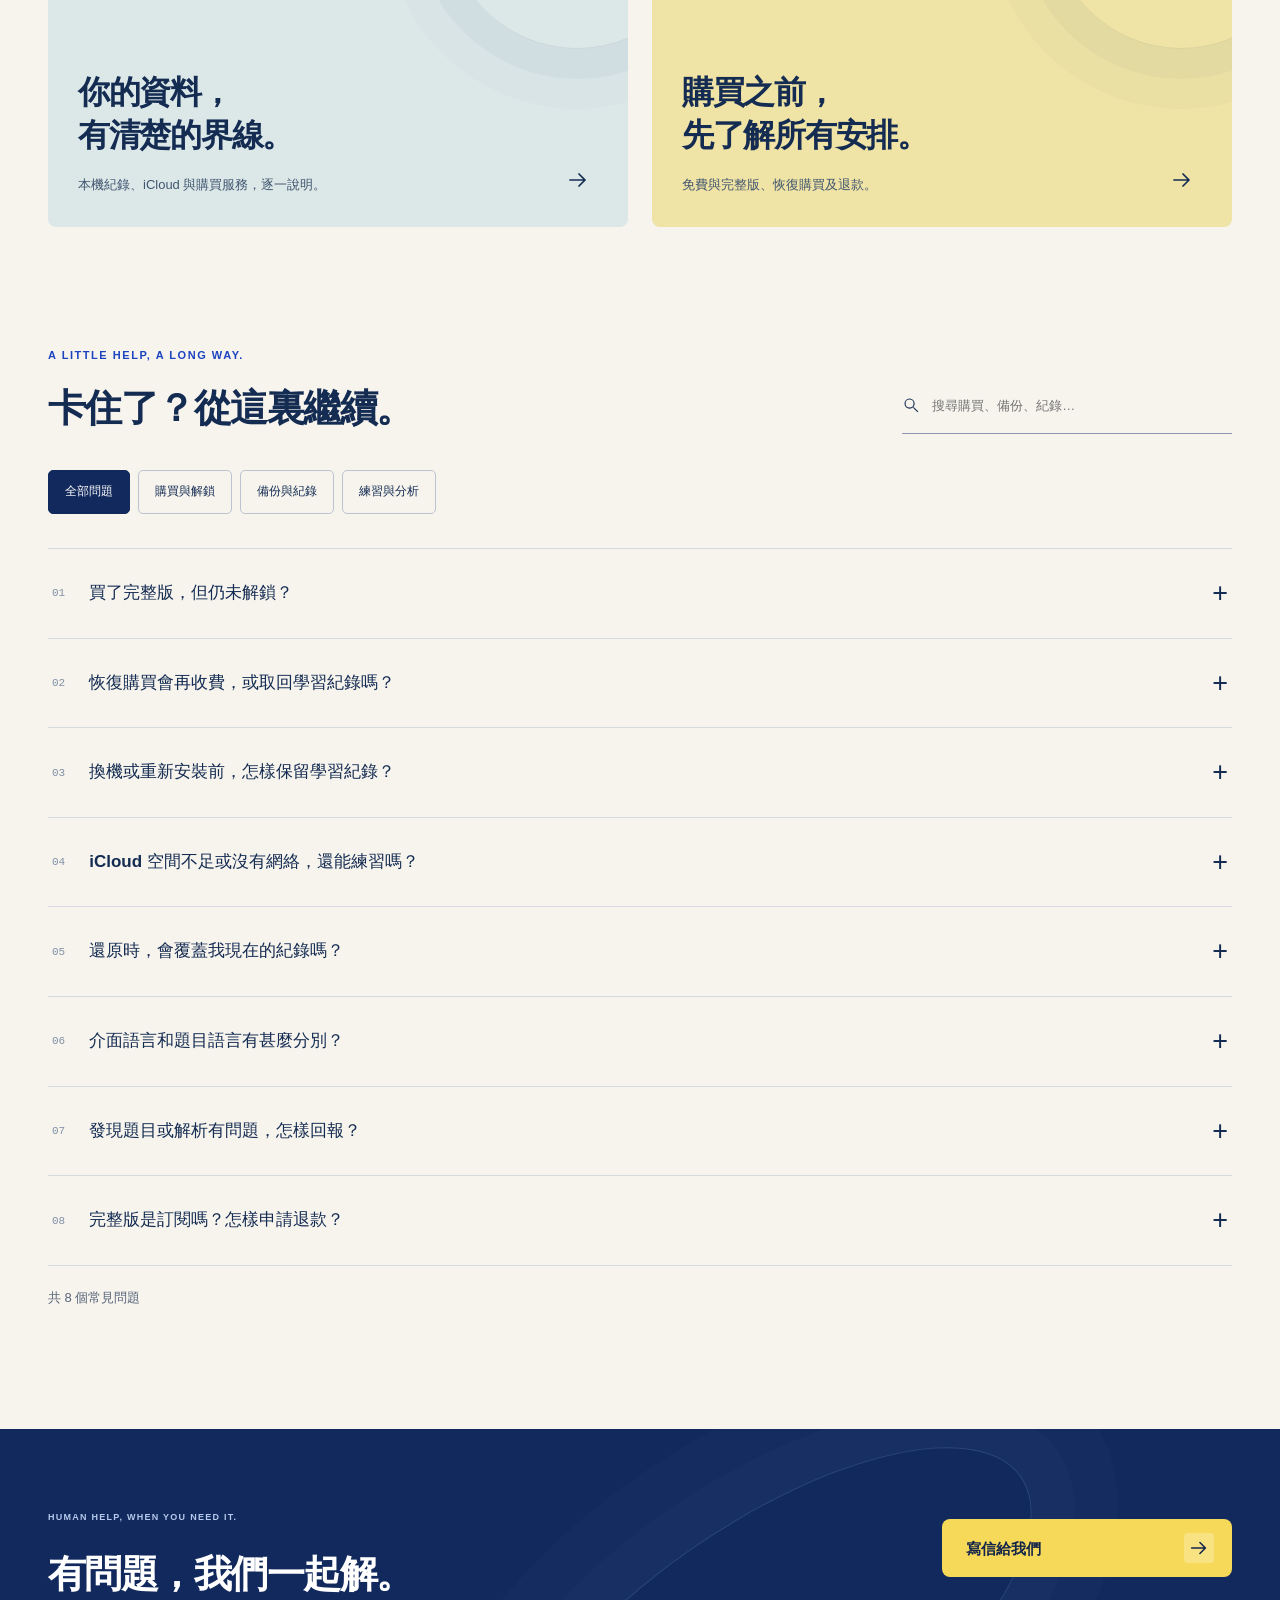
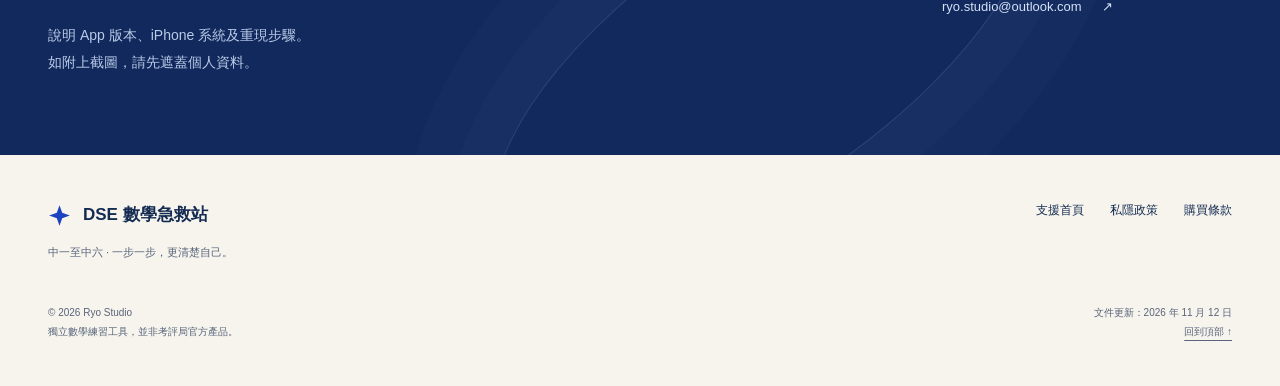
==== commit 28484c79: "Link the free Paper 2 quiz from the support home page" ====
--- a/index.html
+++ b/index.html
@@ -1 +1 @@
-<!doctype html><html lang="zh-HK"><head><meta charset="utf-8"><meta name="viewport" content="width=device-width,initial-scale=1,viewport-fit=cover"><meta name="theme-color" content="#11295c"><meta name="color-scheme" content="light"><meta name="description" content="DSE 數學急救站支援首頁：免費練習、學習紀錄備份、一次解鎖完整版及私隱說明。"><meta name="referrer" content="strict-origin-when-cross-origin"><meta http-equiv="Content-Security-Policy" content="default-src 'self'; script-src 'self'; style-src 'self' 'unsafe-inline'; img-src 'self' data:; connect-src 'none'; object-src 'none'; base-uri 'self'; form-action 'none'; upgrade-insecure-requests"><title>支援首頁｜DSE 數學急救站</title><link rel="icon" href="brand-icon.png"><link rel="stylesheet" href="style.css"><script src="site.js" defer></script><script src="scene.js" defer></script></head><body id="top" data-page="home"><a class="skip" href="#main">跳到內容</a><header class="site-header"><a class="brand" href="index.html" aria-label="DSE 數學急救站支援首頁"><img src="brand-icon.png" width="44" height="44" alt=""><span>DSE 數學急救站<small>YOUR NEXT STEP STARTS HERE</small></span></a><button class="menu-toggle" type="button" aria-expanded="false" aria-controls="primary-nav"><span>導覽</span><i aria-hidden="true"></i></button><nav id="primary-nav" aria-label="主要導覽"><a href="index.html" aria-current="page">支援首頁<span>01</span></a><a href="privacy.html">私隱政策<span>02</span></a><a href="terms.html">購買條款<span>03</span></a></nav><a class="header-contact" href="#contact">聯絡支援 <svg class="arrow-icon" viewBox="0 0 24 24" fill="none" aria-hidden="true"><path d="M4 12h15m-6-6 6 6-6 6" stroke="currentColor" stroke-width="1.7" stroke-linecap="round" stroke-linejoin="round"/></svg></a></header><main id="main"><section class="hero hero-home" aria-labelledby="hero-title"><div class="hero-grain" aria-hidden="true"></div><div class="hero-copy"><p class="eyebrow"><span class="signal-dot"></span>DSE MATH RESCUE <i>/</i> SUPPORT</p><h1 id="hero-title">每一步進步，<br>都有後援。</h1><p class="hero-lead">練習、備份與購買的大小問題。<br>在這裏，找到繼續向前的方向。</p><a class="button button-yellow" href="#support">找到我的答案<svg class="arrow-icon" viewBox="0 0 24 24" fill="none" aria-hidden="true"><path d="M4 12h15m-6-6 6 6-6 6" stroke="currentColor" stroke-width="1.7" stroke-linecap="round" stroke-linejoin="round"/></svg></a></div><div class="scene-wrap" data-scene="home"><canvas class="world-canvas" aria-hidden="true"></canvas><div class="scene-fallback" aria-hidden="true"><div></div><span><svg class="star-icon" viewBox="0 0 40 40" fill="none" aria-hidden="true"><path d="m20 2 4.7 13.3L38 20l-13.3 4.7L20 38l-4.7-13.3L2 20l13.3-4.7L20 2Z" fill="currentColor"/></svg></span></div><div class="scene-coordinate coordinate-top" aria-hidden="true">x² + y² = r²</div><div class="scene-coordinate coordinate-bottom" aria-hidden="true">LEARN → REVIEW → GROW</div><button class="scene-interact" type="button" aria-label="改變幾何場景角度"><svg class="star-icon" viewBox="0 0 40 40" fill="none" aria-hidden="true"><path d="m20 2 4.7 13.3L38 20l-13.3 4.7L20 38l-4.7-13.3L2 20l13.3-4.7L20 2Z" fill="currentColor"/></svg><span>點一下，換個角度</span></button><span class="scene-badge">數學探索艙 <i>↗</i></span></div><div class="hero-baseline"><span>FOR EVERY NEXT STEP.</span><span>01 / 03</span><a href="#support" aria-label="向下探索">向下探索 ↓</a></div></section><section class="intro-section wrap"><p class="eyebrow">KNOW YOUR NEXT STEP.</p><div class="intro-grid"><h2>知道哪裏不懂，<br>才知道怎樣進步。</h2><p>由實力診斷找出需要加強的課題，透過針對練習，再用新題驗證理解。每次打開 App，都更清楚下一步。</p></div><div class="learning-path"><div><span>01 / DIAGNOSE</span><h3>看清起點</h3><p>數學實力診斷與 DSE 卷二能力評估，了解基礎及備考表現。</p></div><i aria-hidden="true">↗</i><div><span>02 / PRACTISE</span><h3>練得有方向</h3><p>按課題練習，查看解析，找出值得重溫的知識點。</p></div><i aria-hidden="true">↗</i><div><span>03 / VERIFY</span><h3>看見自己的變化</h3><p>用相同知識點的新題再驗證，配合趨勢與錯題分析檢視進步。</p></div></div></section><section class="world-links wrap" aria-label="探索支援內容"><a href="privacy.html"><span>02 / PRIVACY</span><div><h2>你的資料，<br>有清楚的界線。</h2><p>本機紀錄、iCloud 與購買服務，逐一說明。</p></div><svg class="arrow-icon" viewBox="0 0 24 24" fill="none" aria-hidden="true"><path d="M4 12h15m-6-6 6 6-6 6" stroke="currentColor" stroke-width="1.7" stroke-linecap="round" stroke-linejoin="round"/></svg></a><a href="terms.html"><span>03 / ONE-TIME UNLOCK</span><div><h2>購買之前，<br>先了解所有安排。</h2><p>免費與完整版、恢復購買及退款。</p></div><svg class="arrow-icon" viewBox="0 0 24 24" fill="none" aria-hidden="true"><path d="M4 12h15m-6-6 6 6-6 6" stroke="currentColor" stroke-width="1.7" stroke-linecap="round" stroke-linejoin="round"/></svg></a></section><section class="faq-section wrap" id="support"><div class="section-top"><div><p class="eyebrow">A LITTLE HELP, A LONG WAY.</p><h2>卡住了？從這裏繼續。</h2></div><label class="faq-search"><span class="sr-only">搜尋常見問題</span><svg viewBox="0 0 24 24" aria-hidden="true"><circle cx="10" cy="10" r="6"/><path d="m15 15 6 6"/></svg><input type="search" placeholder="搜尋購買、備份、紀錄…" autocomplete="off" aria-controls="faq-list"></label></div><div class="faq-filters" role="group" aria-label="問題分類"><button aria-pressed="true" data-faq-filter="all">全部問題</button><button aria-pressed="false" data-faq-filter="purchase">購買與解鎖</button><button aria-pressed="false" data-faq-filter="backup">備份與紀錄</button><button aria-pressed="false" data-faq-filter="learning">練習與分析</button></div><div id="faq-list"><details class="faq-item" data-category="purchase"><summary><span class="question-number">01</span><span>買了完整版，但仍未解鎖？</span><span class="plus" aria-hidden="true">+</span></summary><div class="faq-answer"><ol><li>確認網絡可用，並使用原購買的 Apple 帳戶。</li><li>打開「學習設定 → 完整版與購買」，按「恢復購買」。</li><li>如仍未解鎖，按「重新確認狀態及價格」，再聯絡我們。</li></ol><p>不要為了解鎖而重複付款。若購買尚待家長批准，需先等 Apple 完成批准。</p></div></details><details class="faq-item" data-category="purchase"><summary><span class="question-number">02</span><span>恢復購買會再收費，或取回學習紀錄嗎？</span><span class="plus" aria-hidden="true">+</span></summary><div class="faq-answer"><p>恢復購買只重新驗證已購買的完整版權限，本身不會再收一次購買費用，也不會還原答題紀錄。學習紀錄請使用「備份與還原」；兩者是分開的功能。</p></div></details><details class="faq-item" data-category="backup"><summary><span class="question-number">03</span><span>換機或重新安裝前，怎樣保留學習紀錄？</span><span class="plus" aria-hidden="true">+</span></summary><div class="faq-answer"><p>在支援備份功能的 iPhone 版本，打開「學習設定 → 備份與還原」，確認 iCloud 顯示最近成功的備份時間，或免費匯出一份備份檔案並確認已儲存。新裝置可查看 iCloud 備份或匯入檔案，先預覽再合併。</p><p>較舊版本沒有 App 內備份功能，請先保留 App 及資料，更新後再備份；不要急於刪除重裝。</p></div></details><details class="faq-item" data-category="backup"><summary><span class="question-number">04</span><span>iCloud 空間不足或沒有網絡，還能練習嗎？</span><span class="plus" aria-hidden="true">+</span></summary><div class="faq-answer"><p>可以。作答紀錄會繼續保存在手機，App 會標示「待備份」及上次成功時間。容量或連線恢復後，下次開啟 App 會再嘗試，也可以按「立即備份／重試」。</p><p>你亦可免費匯出檔案，保存在「我的 iPhone」或其他私人位置；不需要為了使用 App 而購買 iCloud+。</p></div></details><details class="faq-item" data-category="backup"><summary><span class="question-number">05</span><span>還原時，會覆蓋我現在的紀錄嗎？</span><span class="plus" aria-hidden="true">+</span></summary><div class="faq-answer"><p>匯入前會先顯示新增紀錄數，再與現有紀錄合併及去重。同一份紀錄若有無法自動判斷的不同內容，會讓你選擇保留哪個版本；還原前的本機副本也會保留。是否同時還原年級及語言設定，由你選擇。</p><p>目前先提供備份與手動還原，不是跨裝置即時同步。要取回其他裝置的學習進度，請主動查看並還原備份。</p></div></details><details class="faq-item" data-category="learning"><summary><span class="question-number">06</span><span>介面語言和題目語言有甚麼分別？</span><span class="plus" aria-hidden="true">+</span></summary><div class="faq-answer"><p>介面可選繁體中文、English 或简体中文；題目、選項、提示、解析及題目圖表只提供繁體中文及英文。兩項設定互相獨立，更改介面不會改變試題語言。</p></div></details><details class="faq-item" data-category="learning"><summary><span class="question-number">07</span><span>發現題目或解析有問題，怎樣回報？</span><span class="plus" aria-hidden="true">+</span></summary><div class="faq-answer"><p>請保留題目、所選答案及解析截圖，連同 App 版本及問題描述寄給我們。請先遮蓋個人資料，不需要提供學生姓名、學校或證件。</p></div></details><details class="faq-item" data-category="purchase"><summary><span class="question-number">08</span><span>完整版是訂閱嗎？怎樣申請退款？</span><span class="plus" aria-hidden="true">+</span></summary><div class="faq-answer"><p>完整版採一次購買，沒有訂閱或自動續費。退款請到 <a href="https://reportaproblem.apple.com/">Apple 回報問題網站</a>提出申請，資格及處理結果由 Apple 按適用規則決定。購買內容可先查看<a href="terms.html">購買條款</a>。</p></div></details><p class="faq-empty" hidden role="status">暫時找不到符合的問題。試試其他字眼，或直接聯絡我們。</p></div><p class="faq-count small muted" aria-live="polite">共 8 個常見問題</p></section></main><section class="contact-section" id="contact"><div class="contact-orbit" aria-hidden="true"></div><div class="wrap contact-inner"><div><p class="eyebrow">HUMAN HELP, WHEN YOU NEED IT.</p><h2>有問題，我們一起解。</h2><p>說明 App 版本、iPhone 系統及重現步驟。<br>如附上截圖，請先遮蓋個人資料。</p></div><div class="contact-actions"><a class="button button-yellow" href="mailto:ryo.studio@outlook.com?subject=DSE%20%E6%95%B8%E5%AD%B8%E6%80%A5%E6%95%91%E7%AB%99%E6%94%AF%E6%8F%B4">寫信給我們 <svg class="arrow-icon" viewBox="0 0 24 24" fill="none" aria-hidden="true"><path d="M4 12h15m-6-6 6 6-6 6" stroke="currentColor" stroke-width="1.7" stroke-linecap="round" stroke-linejoin="round"/></svg></a><button class="copy-email" type="button" data-email="ryo.studio@outlook.com" aria-label="複製支援電郵">ryo.studio@outlook.com <span>↗</span></button><span class="copy-status" role="status" aria-live="polite"></span></div></div></section><footer class="site-footer wrap"><div><a class="footer-brand" href="index.html"><svg class="star-icon" viewBox="0 0 40 40" fill="none" aria-hidden="true"><path d="m20 2 4.7 13.3L38 20l-13.3 4.7L20 38l-4.7-13.3L2 20l13.3-4.7L20 2Z" fill="currentColor"/></svg> DSE 數學急救站</a><p>中一至中六 · 一步一步，更清楚自己。</p></div><nav aria-label="頁尾導覽"><a href="index.html" aria-current="page">支援首頁<span>01</span></a><a href="privacy.html">私隱政策<span>02</span></a><a href="terms.html">購買條款<span>03</span></a></nav><p class="legal-line">© 2026 Ryo Studio<br>獨立數學練習工具，並非考評局官方產品。</p><p class="legal-line">文件更新：2026 年 11 月 12 日<br><a href="#top">回到頂部 ↑</a></p></footer><button class="motion-toggle" type="button" aria-pressed="false" aria-label="暫停背景動效"><span aria-hidden="true">Ⅱ</span><span class="motion-label">暫停動效</span></button></body></html>
+<!doctype html><html lang="zh-HK"><head><meta charset="utf-8"><meta name="viewport" content="width=device-width,initial-scale=1,viewport-fit=cover"><meta name="theme-color" content="#11295c"><meta name="color-scheme" content="light"><meta name="description" content="DSE 數學急救站支援首頁：免費練習、學習紀錄備份、一次解鎖完整版及私隱說明。"><meta name="referrer" content="strict-origin-when-cross-origin"><meta http-equiv="Content-Security-Policy" content="default-src 'self'; script-src 'self'; style-src 'self' 'unsafe-inline'; img-src 'self' data:; connect-src 'none'; object-src 'none'; base-uri 'self'; form-action 'none'; upgrade-insecure-requests"><title>支援首頁｜DSE 數學急救站</title><link rel="icon" href="brand-icon.png"><link rel="stylesheet" href="style.css"><script src="site.js" defer></script><script src="scene.js" defer></script></head><body id="top" data-page="home"><a class="skip" href="#main">跳到內容</a><header class="site-header"><a class="brand" href="index.html" aria-label="DSE 數學急救站支援首頁"><img src="brand-icon.png" width="44" height="44" alt=""><span>DSE 數學急救站<small>YOUR NEXT STEP STARTS HERE</small></span></a><button class="menu-toggle" type="button" aria-expanded="false" aria-controls="primary-nav"><span>導覽</span><i aria-hidden="true"></i></button><nav id="primary-nav" aria-label="主要導覽"><a href="index.html" aria-current="page">支援首頁<span>01</span></a><a href="privacy.html">私隱政策<span>02</span></a><a href="terms.html">購買條款<span>03</span></a></nav><a class="header-contact" href="#contact">聯絡支援 <svg class="arrow-icon" viewBox="0 0 24 24" fill="none" aria-hidden="true"><path d="M4 12h15m-6-6 6 6-6 6" stroke="currentColor" stroke-width="1.7" stroke-linecap="round" stroke-linejoin="round"/></svg></a></header><main id="main"><section class="hero hero-home" aria-labelledby="hero-title"><div class="hero-grain" aria-hidden="true"></div><div class="hero-copy"><p class="eyebrow"><span class="signal-dot"></span>DSE MATH RESCUE <i>/</i> SUPPORT</p><h1 id="hero-title">每一步進步，<br>都有後援。</h1><p class="hero-lead">練習、備份與購買的大小問題。<br>在這裏，找到繼續向前的方向。</p><a class="button button-yellow" href="#support">找到我的答案<svg class="arrow-icon" viewBox="0 0 24 24" fill="none" aria-hidden="true"><path d="M4 12h15m-6-6 6 6-6 6" stroke="currentColor" stroke-width="1.7" stroke-linecap="round" stroke-linejoin="round"/></svg></a></div><div class="scene-wrap" data-scene="home"><canvas class="world-canvas" aria-hidden="true"></canvas><div class="scene-fallback" aria-hidden="true"><div></div><span><svg class="star-icon" viewBox="0 0 40 40" fill="none" aria-hidden="true"><path d="m20 2 4.7 13.3L38 20l-13.3 4.7L20 38l-4.7-13.3L2 20l13.3-4.7L20 2Z" fill="currentColor"/></svg></span></div><div class="scene-coordinate coordinate-top" aria-hidden="true">x² + y² = r²</div><div class="scene-coordinate coordinate-bottom" aria-hidden="true">LEARN → REVIEW → GROW</div><button class="scene-interact" type="button" aria-label="改變幾何場景角度"><svg class="star-icon" viewBox="0 0 40 40" fill="none" aria-hidden="true"><path d="m20 2 4.7 13.3L38 20l-13.3 4.7L20 38l-4.7-13.3L2 20l13.3-4.7L20 2Z" fill="currentColor"/></svg><span>點一下，換個角度</span></button><span class="scene-badge">數學探索艙 <i>↗</i></span></div><div class="hero-baseline"><span>FOR EVERY NEXT STEP.</span><span>01 / 03</span><a href="#support" aria-label="向下探索">向下探索 ↓</a></div></section><section class="intro-section wrap"><p class="eyebrow">KNOW YOUR NEXT STEP.</p><div class="intro-grid"><h2>知道哪裏不懂，<br>才知道怎樣進步。</h2><p>由實力診斷找出需要加強的課題，透過針對練習，再用新題驗證理解。每次打開 App，都更清楚下一步。 <a href="dse-math-mc-quiz.html">免費試做 8 題卷二基礎 MC</a></p></div><div class="learning-path"><div><span>01 / DIAGNOSE</span><h3>看清起點</h3><p>數學實力診斷與 DSE 卷二能力評估，了解基礎及備考表現。</p></div><i aria-hidden="true">↗</i><div><span>02 / PRACTISE</span><h3>練得有方向</h3><p>按課題練習，查看解析，找出值得重溫的知識點。</p></div><i aria-hidden="true">↗</i><div><span>03 / VERIFY</span><h3>看見自己的變化</h3><p>用相同知識點的新題再驗證，配合趨勢與錯題分析檢視進步。</p></div></div></section><section class="world-links wrap" aria-label="探索支援內容"><a href="privacy.html"><span>02 / PRIVACY</span><div><h2>你的資料，<br>有清楚的界線。</h2><p>本機紀錄、iCloud 與購買服務，逐一說明。</p></div><svg class="arrow-icon" viewBox="0 0 24 24" fill="none" aria-hidden="true"><path d="M4 12h15m-6-6 6 6-6 6" stroke="currentColor" stroke-width="1.7" stroke-linecap="round" stroke-linejoin="round"/></svg></a><a href="terms.html"><span>03 / ONE-TIME UNLOCK</span><div><h2>購買之前，<br>先了解所有安排。</h2><p>免費與完整版、恢復購買及退款。</p></div><svg class="arrow-icon" viewBox="0 0 24 24" fill="none" aria-hidden="true"><path d="M4 12h15m-6-6 6 6-6 6" stroke="currentColor" stroke-width="1.7" stroke-linecap="round" stroke-linejoin="round"/></svg></a></section><section class="faq-section wrap" id="support"><div class="section-top"><div><p class="eyebrow">A LITTLE HELP, A LONG WAY.</p><h2>卡住了？從這裏繼續。</h2></div><label class="faq-search"><span class="sr-only">搜尋常見問題</span><svg viewBox="0 0 24 24" aria-hidden="true"><circle cx="10" cy="10" r="6"/><path d="m15 15 6 6"/></svg><input type="search" placeholder="搜尋購買、備份、紀錄…" autocomplete="off" aria-controls="faq-list"></label></div><div class="faq-filters" role="group" aria-label="問題分類"><button aria-pressed="true" data-faq-filter="all">全部問題</button><button aria-pressed="false" data-faq-filter="purchase">購買與解鎖</button><button aria-pressed="false" data-faq-filter="backup">備份與紀錄</button><button aria-pressed="false" data-faq-filter="learning">練習與分析</button></div><div id="faq-list"><details class="faq-item" data-category="purchase"><summary><span class="question-number">01</span><span>買了完整版，但仍未解鎖？</span><span class="plus" aria-hidden="true">+</span></summary><div class="faq-answer"><ol><li>確認網絡可用，並使用原購買的 Apple 帳戶。</li><li>打開「學習設定 → 完整版與購買」，按「恢復購買」。</li><li>如仍未解鎖，按「重新確認狀態及價格」，再聯絡我們。</li></ol><p>不要為了解鎖而重複付款。若購買尚待家長批准，需先等 Apple 完成批准。</p></div></details><details class="faq-item" data-category="purchase"><summary><span class="question-number">02</span><span>恢復購買會再收費，或取回學習紀錄嗎？</span><span class="plus" aria-hidden="true">+</span></summary><div class="faq-answer"><p>恢復購買只重新驗證已購買的完整版權限，本身不會再收一次購買費用，也不會還原答題紀錄。學習紀錄請使用「備份與還原」；兩者是分開的功能。</p></div></details><details class="faq-item" data-category="backup"><summary><span class="question-number">03</span><span>換機或重新安裝前，怎樣保留學習紀錄？</span><span class="plus" aria-hidden="true">+</span></summary><div class="faq-answer"><p>在支援備份功能的 iPhone 版本，打開「學習設定 → 備份與還原」，確認 iCloud 顯示最近成功的備份時間，或免費匯出一份備份檔案並確認已儲存。新裝置可查看 iCloud 備份或匯入檔案，先預覽再合併。</p><p>較舊版本沒有 App 內備份功能，請先保留 App 及資料，更新後再備份；不要急於刪除重裝。</p></div></details><details class="faq-item" data-category="backup"><summary><span class="question-number">04</span><span>iCloud 空間不足或沒有網絡，還能練習嗎？</span><span class="plus" aria-hidden="true">+</span></summary><div class="faq-answer"><p>可以。作答紀錄會繼續保存在手機，App 會標示「待備份」及上次成功時間。容量或連線恢復後，下次開啟 App 會再嘗試，也可以按「立即備份／重試」。</p><p>你亦可免費匯出檔案，保存在「我的 iPhone」或其他私人位置；不需要為了使用 App 而購買 iCloud+。</p></div></details><details class="faq-item" data-category="backup"><summary><span class="question-number">05</span><span>還原時，會覆蓋我現在的紀錄嗎？</span><span class="plus" aria-hidden="true">+</span></summary><div class="faq-answer"><p>匯入前會先顯示新增紀錄數，再與現有紀錄合併及去重。同一份紀錄若有無法自動判斷的不同內容，會讓你選擇保留哪個版本；還原前的本機副本也會保留。是否同時還原年級及語言設定，由你選擇。</p><p>目前先提供備份與手動還原，不是跨裝置即時同步。要取回其他裝置的學習進度，請主動查看並還原備份。</p></div></details><details class="faq-item" data-category="learning"><summary><span class="question-number">06</span><span>介面語言和題目語言有甚麼分別？</span><span class="plus" aria-hidden="true">+</span></summary><div class="faq-answer"><p>介面可選繁體中文、English 或简体中文；題目、選項、提示、解析及題目圖表只提供繁體中文及英文。兩項設定互相獨立，更改介面不會改變試題語言。</p></div></details><details class="faq-item" data-category="learning"><summary><span class="question-number">07</span><span>發現題目或解析有問題，怎樣回報？</span><span class="plus" aria-hidden="true">+</span></summary><div class="faq-answer"><p>請保留題目、所選答案及解析截圖，連同 App 版本及問題描述寄給我們。請先遮蓋個人資料，不需要提供學生姓名、學校或證件。</p></div></details><details class="faq-item" data-category="purchase"><summary><span class="question-number">08</span><span>完整版是訂閱嗎？怎樣申請退款？</span><span class="plus" aria-hidden="true">+</span></summary><div class="faq-answer"><p>完整版採一次購買，沒有訂閱或自動續費。退款請到 <a href="https://reportaproblem.apple.com/">Apple 回報問題網站</a>提出申請，資格及處理結果由 Apple 按適用規則決定。購買內容可先查看<a href="terms.html">購買條款</a>。</p></div></details><p class="faq-empty" hidden role="status">暫時找不到符合的問題。試試其他字眼，或直接聯絡我們。</p></div><p class="faq-count small muted" aria-live="polite">共 8 個常見問題</p></section></main><section class="contact-section" id="contact"><div class="contact-orbit" aria-hidden="true"></div><div class="wrap contact-inner"><div><p class="eyebrow">HUMAN HELP, WHEN YOU NEED IT.</p><h2>有問題，我們一起解。</h2><p>說明 App 版本、iPhone 系統及重現步驟。<br>如附上截圖，請先遮蓋個人資料。</p></div><div class="contact-actions"><a class="button button-yellow" href="mailto:ryo.studio@outlook.com?subject=DSE%20%E6%95%B8%E5%AD%B8%E6%80%A5%E6%95%91%E7%AB%99%E6%94%AF%E6%8F%B4">寫信給我們 <svg class="arrow-icon" viewBox="0 0 24 24" fill="none" aria-hidden="true"><path d="M4 12h15m-6-6 6 6-6 6" stroke="currentColor" stroke-width="1.7" stroke-linecap="round" stroke-linejoin="round"/></svg></a><button class="copy-email" type="button" data-email="ryo.studio@outlook.com" aria-label="複製支援電郵">ryo.studio@outlook.com <span>↗</span></button><span class="copy-status" role="status" aria-live="polite"></span></div></div></section><footer class="site-footer wrap"><div><a class="footer-brand" href="index.html"><svg class="star-icon" viewBox="0 0 40 40" fill="none" aria-hidden="true"><path d="m20 2 4.7 13.3L38 20l-13.3 4.7L20 38l-4.7-13.3L2 20l13.3-4.7L20 2Z" fill="currentColor"/></svg> DSE 數學急救站</a><p>中一至中六 · 一步一步，更清楚自己。</p></div><nav aria-label="頁尾導覽"><a href="index.html" aria-current="page">支援首頁<span>01</span></a><a href="privacy.html">私隱政策<span>02</span></a><a href="terms.html">購買條款<span>03</span></a></nav><p class="legal-line">© 2026 Ryo Studio<br>獨立數學練習工具，並非考評局官方產品。</p><p class="legal-line">文件更新：2026 年 11 月 12 日<br><a href="#top">回到頂部 ↑</a></p></footer><button class="motion-toggle" type="button" aria-pressed="false" aria-label="暫停背景動效"><span aria-hidden="true">Ⅱ</span><span class="motion-label">暫停動效</span></button></body></html>
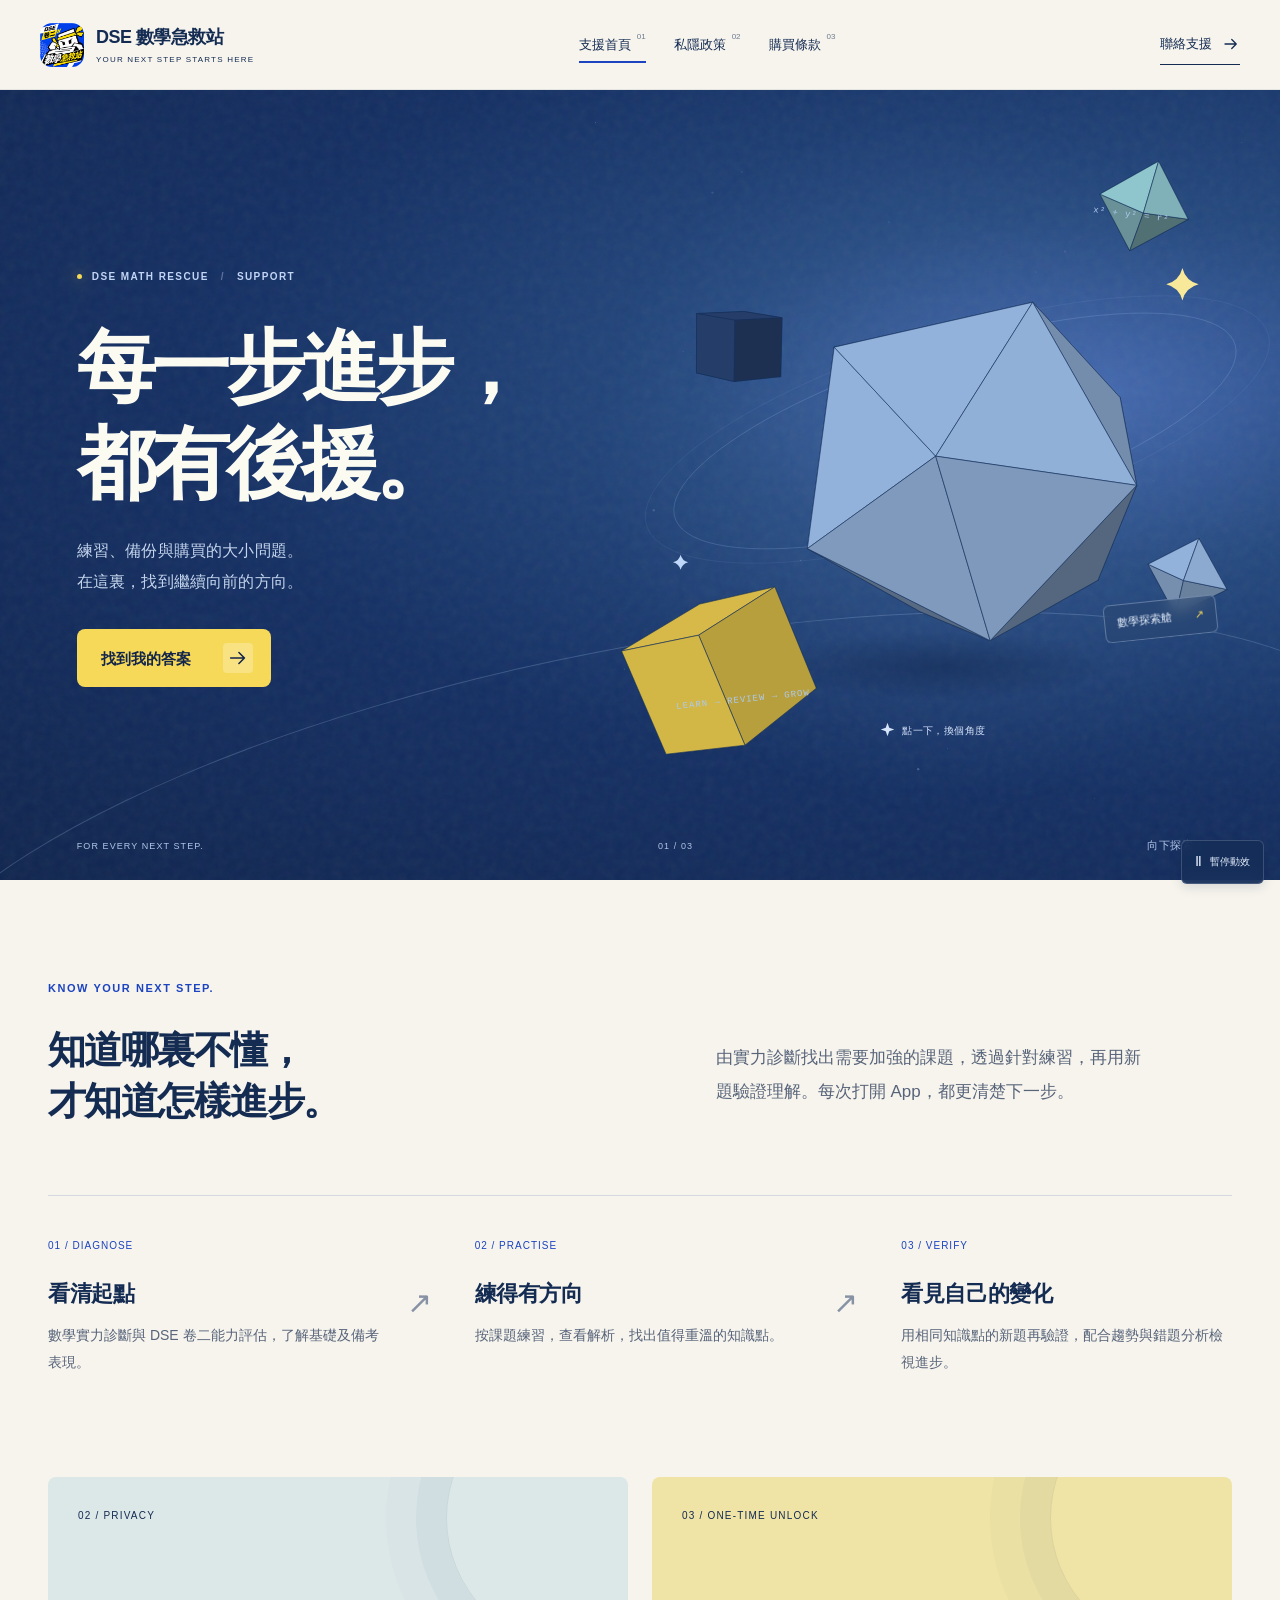
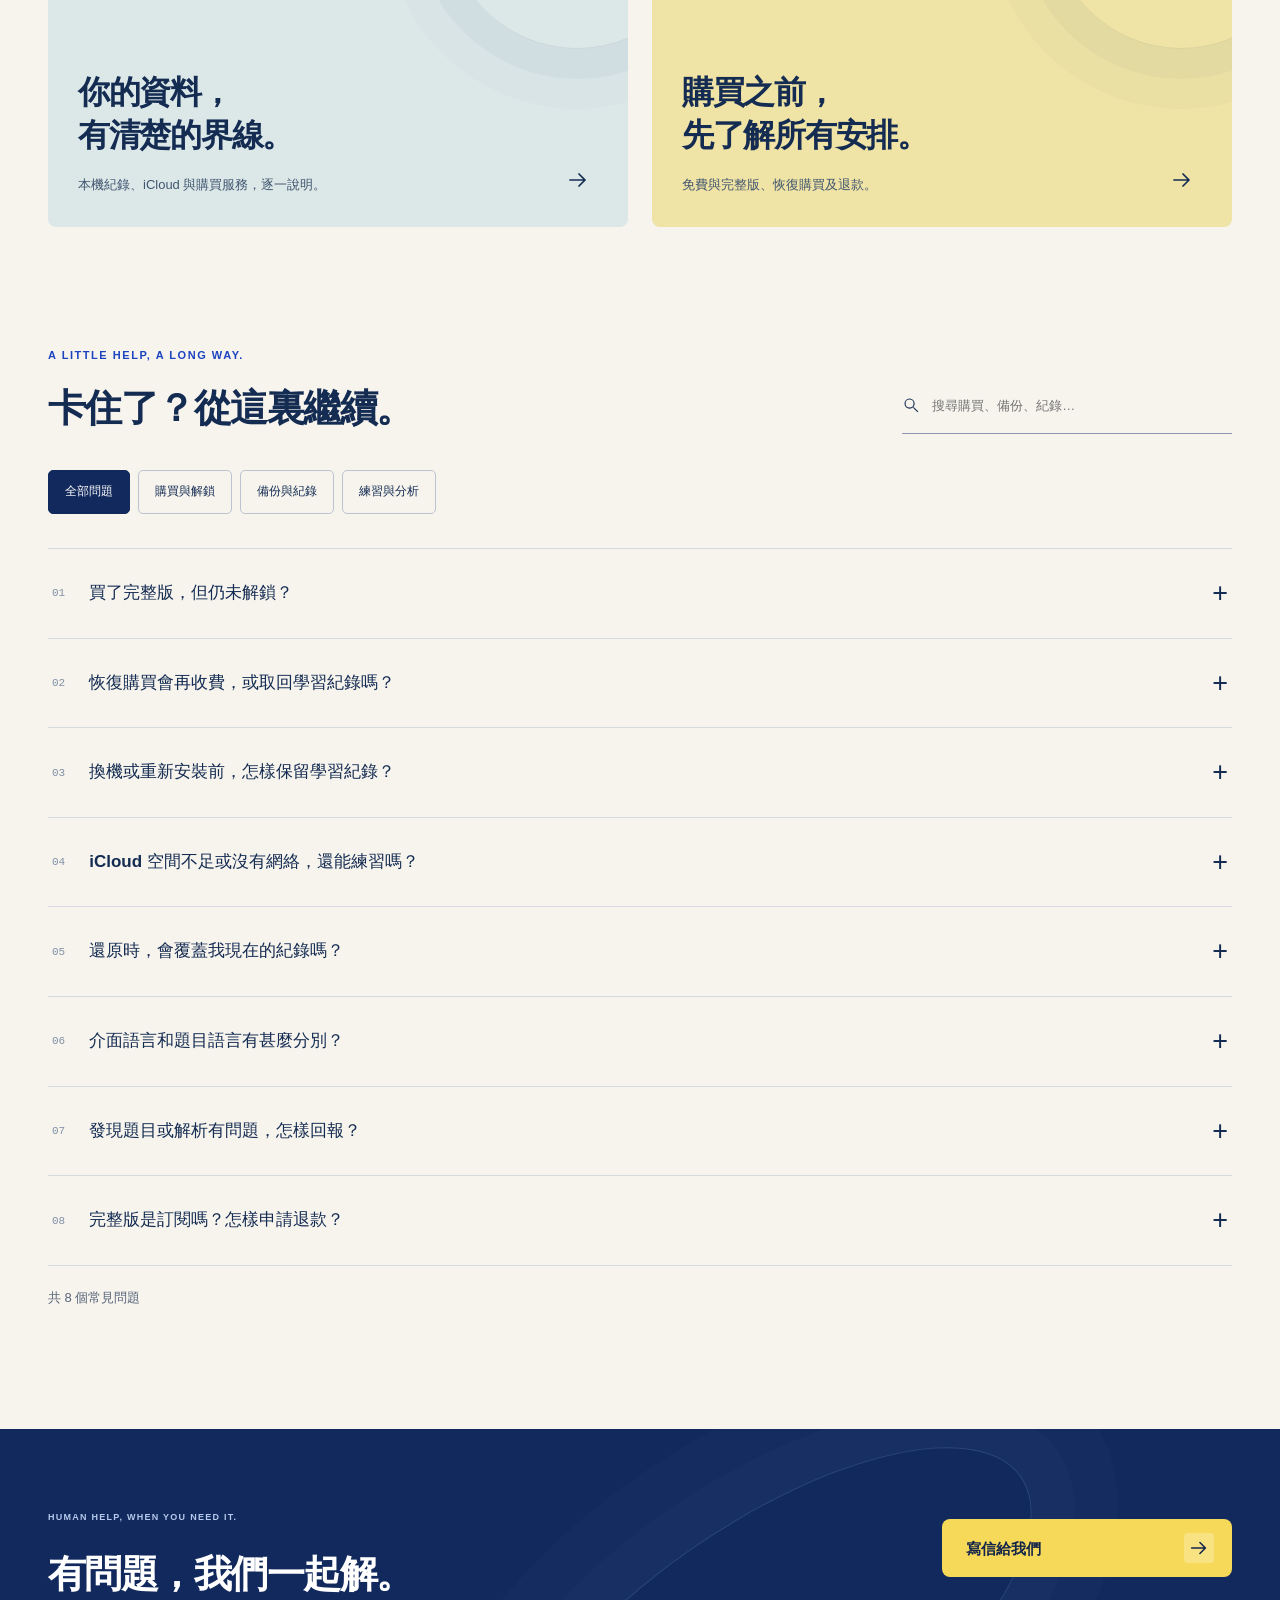
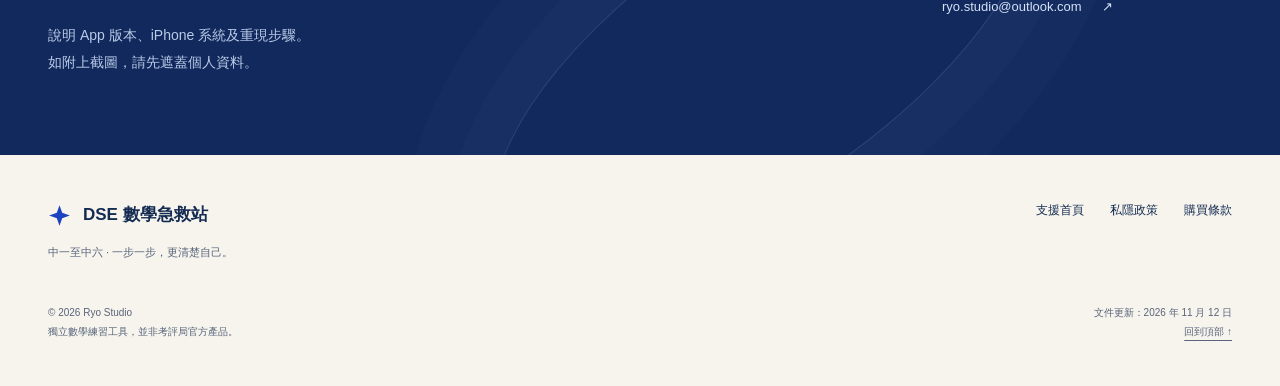
==== commit a0c49598: "Restore support homepage before quiz addition" ====
--- a/index.html
+++ b/index.html
@@ -1 +1 @@
-<!doctype html><html lang="zh-HK"><head><meta charset="utf-8"><meta name="viewport" content="width=device-width,initial-scale=1,viewport-fit=cover"><meta name="theme-color" content="#11295c"><meta name="color-scheme" content="light"><meta name="description" content="DSE 數學急救站支援首頁：免費練習、學習紀錄備份、一次解鎖完整版及私隱說明。"><meta name="referrer" content="strict-origin-when-cross-origin"><meta http-equiv="Content-Security-Policy" content="default-src 'self'; script-src 'self'; style-src 'self' 'unsafe-inline'; img-src 'self' data:; connect-src 'none'; object-src 'none'; base-uri 'self'; form-action 'none'; upgrade-insecure-requests"><title>支援首頁｜DSE 數學急救站</title><link rel="icon" href="brand-icon.png"><link rel="stylesheet" href="style.css"><script src="site.js" defer></script><script src="scene.js" defer></script></head><body id="top" data-page="home"><a class="skip" href="#main">跳到內容</a><header class="site-header"><a class="brand" href="index.html" aria-label="DSE 數學急救站支援首頁"><img src="brand-icon.png" width="44" height="44" alt=""><span>DSE 數學急救站<small>YOUR NEXT STEP STARTS HERE</small></span></a><button class="menu-toggle" type="button" aria-expanded="false" aria-controls="primary-nav"><span>導覽</span><i aria-hidden="true"></i></button><nav id="primary-nav" aria-label="主要導覽"><a href="index.html" aria-current="page">支援首頁<span>01</span></a><a href="privacy.html">私隱政策<span>02</span></a><a href="terms.html">購買條款<span>03</span></a></nav><a class="header-contact" href="#contact">聯絡支援 <svg class="arrow-icon" viewBox="0 0 24 24" fill="none" aria-hidden="true"><path d="M4 12h15m-6-6 6 6-6 6" stroke="currentColor" stroke-width="1.7" stroke-linecap="round" stroke-linejoin="round"/></svg></a></header><main id="main"><section class="hero hero-home" aria-labelledby="hero-title"><div class="hero-grain" aria-hidden="true"></div><div class="hero-copy"><p class="eyebrow"><span class="signal-dot"></span>DSE MATH RESCUE <i>/</i> SUPPORT</p><h1 id="hero-title">每一步進步，<br>都有後援。</h1><p class="hero-lead">練習、備份與購買的大小問題。<br>在這裏，找到繼續向前的方向。</p><a class="button button-yellow" href="#support">找到我的答案<svg class="arrow-icon" viewBox="0 0 24 24" fill="none" aria-hidden="true"><path d="M4 12h15m-6-6 6 6-6 6" stroke="currentColor" stroke-width="1.7" stroke-linecap="round" stroke-linejoin="round"/></svg></a></div><div class="scene-wrap" data-scene="home"><canvas class="world-canvas" aria-hidden="true"></canvas><div class="scene-fallback" aria-hidden="true"><div></div><span><svg class="star-icon" viewBox="0 0 40 40" fill="none" aria-hidden="true"><path d="m20 2 4.7 13.3L38 20l-13.3 4.7L20 38l-4.7-13.3L2 20l13.3-4.7L20 2Z" fill="currentColor"/></svg></span></div><div class="scene-coordinate coordinate-top" aria-hidden="true">x² + y² = r²</div><div class="scene-coordinate coordinate-bottom" aria-hidden="true">LEARN → REVIEW → GROW</div><button class="scene-interact" type="button" aria-label="改變幾何場景角度"><svg class="star-icon" viewBox="0 0 40 40" fill="none" aria-hidden="true"><path d="m20 2 4.7 13.3L38 20l-13.3 4.7L20 38l-4.7-13.3L2 20l13.3-4.7L20 2Z" fill="currentColor"/></svg><span>點一下，換個角度</span></button><span class="scene-badge">數學探索艙 <i>↗</i></span></div><div class="hero-baseline"><span>FOR EVERY NEXT STEP.</span><span>01 / 03</span><a href="#support" aria-label="向下探索">向下探索 ↓</a></div></section><section class="intro-section wrap"><p class="eyebrow">KNOW YOUR NEXT STEP.</p><div class="intro-grid"><h2>知道哪裏不懂，<br>才知道怎樣進步。</h2><p>由實力診斷找出需要加強的課題，透過針對練習，再用新題驗證理解。每次打開 App，都更清楚下一步。 <a href="dse-math-mc-quiz.html">免費試做 8 題卷二基礎 MC</a></p></div><div class="learning-path"><div><span>01 / DIAGNOSE</span><h3>看清起點</h3><p>數學實力診斷與 DSE 卷二能力評估，了解基礎及備考表現。</p></div><i aria-hidden="true">↗</i><div><span>02 / PRACTISE</span><h3>練得有方向</h3><p>按課題練習，查看解析，找出值得重溫的知識點。</p></div><i aria-hidden="true">↗</i><div><span>03 / VERIFY</span><h3>看見自己的變化</h3><p>用相同知識點的新題再驗證，配合趨勢與錯題分析檢視進步。</p></div></div></section><section class="world-links wrap" aria-label="探索支援內容"><a href="privacy.html"><span>02 / PRIVACY</span><div><h2>你的資料，<br>有清楚的界線。</h2><p>本機紀錄、iCloud 與購買服務，逐一說明。</p></div><svg class="arrow-icon" viewBox="0 0 24 24" fill="none" aria-hidden="true"><path d="M4 12h15m-6-6 6 6-6 6" stroke="currentColor" stroke-width="1.7" stroke-linecap="round" stroke-linejoin="round"/></svg></a><a href="terms.html"><span>03 / ONE-TIME UNLOCK</span><div><h2>購買之前，<br>先了解所有安排。</h2><p>免費與完整版、恢復購買及退款。</p></div><svg class="arrow-icon" viewBox="0 0 24 24" fill="none" aria-hidden="true"><path d="M4 12h15m-6-6 6 6-6 6" stroke="currentColor" stroke-width="1.7" stroke-linecap="round" stroke-linejoin="round"/></svg></a></section><section class="faq-section wrap" id="support"><div class="section-top"><div><p class="eyebrow">A LITTLE HELP, A LONG WAY.</p><h2>卡住了？從這裏繼續。</h2></div><label class="faq-search"><span class="sr-only">搜尋常見問題</span><svg viewBox="0 0 24 24" aria-hidden="true"><circle cx="10" cy="10" r="6"/><path d="m15 15 6 6"/></svg><input type="search" placeholder="搜尋購買、備份、紀錄…" autocomplete="off" aria-controls="faq-list"></label></div><div class="faq-filters" role="group" aria-label="問題分類"><button aria-pressed="true" data-faq-filter="all">全部問題</button><button aria-pressed="false" data-faq-filter="purchase">購買與解鎖</button><button aria-pressed="false" data-faq-filter="backup">備份與紀錄</button><button aria-pressed="false" data-faq-filter="learning">練習與分析</button></div><div id="faq-list"><details class="faq-item" data-category="purchase"><summary><span class="question-number">01</span><span>買了完整版，但仍未解鎖？</span><span class="plus" aria-hidden="true">+</span></summary><div class="faq-answer"><ol><li>確認網絡可用，並使用原購買的 Apple 帳戶。</li><li>打開「學習設定 → 完整版與購買」，按「恢復購買」。</li><li>如仍未解鎖，按「重新確認狀態及價格」，再聯絡我們。</li></ol><p>不要為了解鎖而重複付款。若購買尚待家長批准，需先等 Apple 完成批准。</p></div></details><details class="faq-item" data-category="purchase"><summary><span class="question-number">02</span><span>恢復購買會再收費，或取回學習紀錄嗎？</span><span class="plus" aria-hidden="true">+</span></summary><div class="faq-answer"><p>恢復購買只重新驗證已購買的完整版權限，本身不會再收一次購買費用，也不會還原答題紀錄。學習紀錄請使用「備份與還原」；兩者是分開的功能。</p></div></details><details class="faq-item" data-category="backup"><summary><span class="question-number">03</span><span>換機或重新安裝前，怎樣保留學習紀錄？</span><span class="plus" aria-hidden="true">+</span></summary><div class="faq-answer"><p>在支援備份功能的 iPhone 版本，打開「學習設定 → 備份與還原」，確認 iCloud 顯示最近成功的備份時間，或免費匯出一份備份檔案並確認已儲存。新裝置可查看 iCloud 備份或匯入檔案，先預覽再合併。</p><p>較舊版本沒有 App 內備份功能，請先保留 App 及資料，更新後再備份；不要急於刪除重裝。</p></div></details><details class="faq-item" data-category="backup"><summary><span class="question-number">04</span><span>iCloud 空間不足或沒有網絡，還能練習嗎？</span><span class="plus" aria-hidden="true">+</span></summary><div class="faq-answer"><p>可以。作答紀錄會繼續保存在手機，App 會標示「待備份」及上次成功時間。容量或連線恢復後，下次開啟 App 會再嘗試，也可以按「立即備份／重試」。</p><p>你亦可免費匯出檔案，保存在「我的 iPhone」或其他私人位置；不需要為了使用 App 而購買 iCloud+。</p></div></details><details class="faq-item" data-category="backup"><summary><span class="question-number">05</span><span>還原時，會覆蓋我現在的紀錄嗎？</span><span class="plus" aria-hidden="true">+</span></summary><div class="faq-answer"><p>匯入前會先顯示新增紀錄數，再與現有紀錄合併及去重。同一份紀錄若有無法自動判斷的不同內容，會讓你選擇保留哪個版本；還原前的本機副本也會保留。是否同時還原年級及語言設定，由你選擇。</p><p>目前先提供備份與手動還原，不是跨裝置即時同步。要取回其他裝置的學習進度，請主動查看並還原備份。</p></div></details><details class="faq-item" data-category="learning"><summary><span class="question-number">06</span><span>介面語言和題目語言有甚麼分別？</span><span class="plus" aria-hidden="true">+</span></summary><div class="faq-answer"><p>介面可選繁體中文、English 或简体中文；題目、選項、提示、解析及題目圖表只提供繁體中文及英文。兩項設定互相獨立，更改介面不會改變試題語言。</p></div></details><details class="faq-item" data-category="learning"><summary><span class="question-number">07</span><span>發現題目或解析有問題，怎樣回報？</span><span class="plus" aria-hidden="true">+</span></summary><div class="faq-answer"><p>請保留題目、所選答案及解析截圖，連同 App 版本及問題描述寄給我們。請先遮蓋個人資料，不需要提供學生姓名、學校或證件。</p></div></details><details class="faq-item" data-category="purchase"><summary><span class="question-number">08</span><span>完整版是訂閱嗎？怎樣申請退款？</span><span class="plus" aria-hidden="true">+</span></summary><div class="faq-answer"><p>完整版採一次購買，沒有訂閱或自動續費。退款請到 <a href="https://reportaproblem.apple.com/">Apple 回報問題網站</a>提出申請，資格及處理結果由 Apple 按適用規則決定。購買內容可先查看<a href="terms.html">購買條款</a>。</p></div></details><p class="faq-empty" hidden role="status">暫時找不到符合的問題。試試其他字眼，或直接聯絡我們。</p></div><p class="faq-count small muted" aria-live="polite">共 8 個常見問題</p></section></main><section class="contact-section" id="contact"><div class="contact-orbit" aria-hidden="true"></div><div class="wrap contact-inner"><div><p class="eyebrow">HUMAN HELP, WHEN YOU NEED IT.</p><h2>有問題，我們一起解。</h2><p>說明 App 版本、iPhone 系統及重現步驟。<br>如附上截圖，請先遮蓋個人資料。</p></div><div class="contact-actions"><a class="button button-yellow" href="mailto:ryo.studio@outlook.com?subject=DSE%20%E6%95%B8%E5%AD%B8%E6%80%A5%E6%95%91%E7%AB%99%E6%94%AF%E6%8F%B4">寫信給我們 <svg class="arrow-icon" viewBox="0 0 24 24" fill="none" aria-hidden="true"><path d="M4 12h15m-6-6 6 6-6 6" stroke="currentColor" stroke-width="1.7" stroke-linecap="round" stroke-linejoin="round"/></svg></a><button class="copy-email" type="button" data-email="ryo.studio@outlook.com" aria-label="複製支援電郵">ryo.studio@outlook.com <span>↗</span></button><span class="copy-status" role="status" aria-live="polite"></span></div></div></section><footer class="site-footer wrap"><div><a class="footer-brand" href="index.html"><svg class="star-icon" viewBox="0 0 40 40" fill="none" aria-hidden="true"><path d="m20 2 4.7 13.3L38 20l-13.3 4.7L20 38l-4.7-13.3L2 20l13.3-4.7L20 2Z" fill="currentColor"/></svg> DSE 數學急救站</a><p>中一至中六 · 一步一步，更清楚自己。</p></div><nav aria-label="頁尾導覽"><a href="index.html" aria-current="page">支援首頁<span>01</span></a><a href="privacy.html">私隱政策<span>02</span></a><a href="terms.html">購買條款<span>03</span></a></nav><p class="legal-line">© 2026 Ryo Studio<br>獨立數學練習工具，並非考評局官方產品。</p><p class="legal-line">文件更新：2026 年 11 月 12 日<br><a href="#top">回到頂部 ↑</a></p></footer><button class="motion-toggle" type="button" aria-pressed="false" aria-label="暫停背景動效"><span aria-hidden="true">Ⅱ</span><span class="motion-label">暫停動效</span></button></body></html>
+<!doctype html><html lang="zh-HK"><head><meta charset="utf-8"><meta name="viewport" content="width=device-width,initial-scale=1,viewport-fit=cover"><meta name="theme-color" content="#11295c"><meta name="color-scheme" content="light"><meta name="description" content="DSE 數學急救站支援首頁：免費練習、學習紀錄備份、一次解鎖完整版及私隱說明。"><meta name="referrer" content="strict-origin-when-cross-origin"><meta http-equiv="Content-Security-Policy" content="default-src 'self'; script-src 'self'; style-src 'self' 'unsafe-inline'; img-src 'self' data:; connect-src 'none'; object-src 'none'; base-uri 'self'; form-action 'none'; upgrade-insecure-requests"><title>支援首頁｜DSE 數學急救站</title><link rel="icon" href="brand-icon.png"><link rel="stylesheet" href="style.css"><script src="site.js" defer></script><script src="scene.js" defer></script></head><body id="top" data-page="home"><a class="skip" href="#main">跳到內容</a><header class="site-header"><a class="brand" href="index.html" aria-label="DSE 數學急救站支援首頁"><img src="brand-icon.png" width="44" height="44" alt=""><span>DSE 數學急救站<small>YOUR NEXT STEP STARTS HERE</small></span></a><button class="menu-toggle" type="button" aria-expanded="false" aria-controls="primary-nav"><span>導覽</span><i aria-hidden="true"></i></button><nav id="primary-nav" aria-label="主要導覽"><a href="index.html" aria-current="page">支援首頁<span>01</span></a><a href="privacy.html">私隱政策<span>02</span></a><a href="terms.html">購買條款<span>03</span></a></nav><a class="header-contact" href="#contact">聯絡支援 <svg class="arrow-icon" viewBox="0 0 24 24" fill="none" aria-hidden="true"><path d="M4 12h15m-6-6 6 6-6 6" stroke="currentColor" stroke-width="1.7" stroke-linecap="round" stroke-linejoin="round"/></svg></a></header><main id="main"><section class="hero hero-home" aria-labelledby="hero-title"><div class="hero-grain" aria-hidden="true"></div><div class="hero-copy"><p class="eyebrow"><span class="signal-dot"></span>DSE MATH RESCUE <i>/</i> SUPPORT</p><h1 id="hero-title">每一步進步，<br>都有後援。</h1><p class="hero-lead">練習、備份與購買的大小問題。<br>在這裏，找到繼續向前的方向。</p><a class="button button-yellow" href="#support">找到我的答案<svg class="arrow-icon" viewBox="0 0 24 24" fill="none" aria-hidden="true"><path d="M4 12h15m-6-6 6 6-6 6" stroke="currentColor" stroke-width="1.7" stroke-linecap="round" stroke-linejoin="round"/></svg></a></div><div class="scene-wrap" data-scene="home"><canvas class="world-canvas" aria-hidden="true"></canvas><div class="scene-fallback" aria-hidden="true"><div></div><span><svg class="star-icon" viewBox="0 0 40 40" fill="none" aria-hidden="true"><path d="m20 2 4.7 13.3L38 20l-13.3 4.7L20 38l-4.7-13.3L2 20l13.3-4.7L20 2Z" fill="currentColor"/></svg></span></div><div class="scene-coordinate coordinate-top" aria-hidden="true">x² + y² = r²</div><div class="scene-coordinate coordinate-bottom" aria-hidden="true">LEARN → REVIEW → GROW</div><button class="scene-interact" type="button" aria-label="改變幾何場景角度"><svg class="star-icon" viewBox="0 0 40 40" fill="none" aria-hidden="true"><path d="m20 2 4.7 13.3L38 20l-13.3 4.7L20 38l-4.7-13.3L2 20l13.3-4.7L20 2Z" fill="currentColor"/></svg><span>點一下，換個角度</span></button><span class="scene-badge">數學探索艙 <i>↗</i></span></div><div class="hero-baseline"><span>FOR EVERY NEXT STEP.</span><span>01 / 03</span><a href="#support" aria-label="向下探索">向下探索 ↓</a></div></section><section class="intro-section wrap"><p class="eyebrow">KNOW YOUR NEXT STEP.</p><div class="intro-grid"><h2>知道哪裏不懂，<br>才知道怎樣進步。</h2><p>由實力診斷找出需要加強的課題，透過針對練習，再用新題驗證理解。每次打開 App，都更清楚下一步。</p></div><div class="learning-path"><div><span>01 / DIAGNOSE</span><h3>看清起點</h3><p>數學實力診斷與 DSE 卷二能力評估，了解基礎及備考表現。</p></div><i aria-hidden="true">↗</i><div><span>02 / PRACTISE</span><h3>練得有方向</h3><p>按課題練習，查看解析，找出值得重溫的知識點。</p></div><i aria-hidden="true">↗</i><div><span>03 / VERIFY</span><h3>看見自己的變化</h3><p>用相同知識點的新題再驗證，配合趨勢與錯題分析檢視進步。</p></div></div></section><section class="world-links wrap" aria-label="探索支援內容"><a href="privacy.html"><span>02 / PRIVACY</span><div><h2>你的資料，<br>有清楚的界線。</h2><p>本機紀錄、iCloud 與購買服務，逐一說明。</p></div><svg class="arrow-icon" viewBox="0 0 24 24" fill="none" aria-hidden="true"><path d="M4 12h15m-6-6 6 6-6 6" stroke="currentColor" stroke-width="1.7" stroke-linecap="round" stroke-linejoin="round"/></svg></a><a href="terms.html"><span>03 / ONE-TIME UNLOCK</span><div><h2>購買之前，<br>先了解所有安排。</h2><p>免費與完整版、恢復購買及退款。</p></div><svg class="arrow-icon" viewBox="0 0 24 24" fill="none" aria-hidden="true"><path d="M4 12h15m-6-6 6 6-6 6" stroke="currentColor" stroke-width="1.7" stroke-linecap="round" stroke-linejoin="round"/></svg></a></section><section class="faq-section wrap" id="support"><div class="section-top"><div><p class="eyebrow">A LITTLE HELP, A LONG WAY.</p><h2>卡住了？從這裏繼續。</h2></div><label class="faq-search"><span class="sr-only">搜尋常見問題</span><svg viewBox="0 0 24 24" aria-hidden="true"><circle cx="10" cy="10" r="6"/><path d="m15 15 6 6"/></svg><input type="search" placeholder="搜尋購買、備份、紀錄…" autocomplete="off" aria-controls="faq-list"></label></div><div class="faq-filters" role="group" aria-label="問題分類"><button aria-pressed="true" data-faq-filter="all">全部問題</button><button aria-pressed="false" data-faq-filter="purchase">購買與解鎖</button><button aria-pressed="false" data-faq-filter="backup">備份與紀錄</button><button aria-pressed="false" data-faq-filter="learning">練習與分析</button></div><div id="faq-list"><details class="faq-item" data-category="purchase"><summary><span class="question-number">01</span><span>買了完整版，但仍未解鎖？</span><span class="plus" aria-hidden="true">+</span></summary><div class="faq-answer"><ol><li>確認網絡可用，並使用原購買的 Apple 帳戶。</li><li>打開「學習設定 → 完整版與購買」，按「恢復購買」。</li><li>如仍未解鎖，按「重新確認狀態及價格」，再聯絡我們。</li></ol><p>不要為了解鎖而重複付款。若購買尚待家長批准，需先等 Apple 完成批准。</p></div></details><details class="faq-item" data-category="purchase"><summary><span class="question-number">02</span><span>恢復購買會再收費，或取回學習紀錄嗎？</span><span class="plus" aria-hidden="true">+</span></summary><div class="faq-answer"><p>恢復購買只重新驗證已購買的完整版權限，本身不會再收一次購買費用，也不會還原答題紀錄。學習紀錄請使用「備份與還原」；兩者是分開的功能。</p></div></details><details class="faq-item" data-category="backup"><summary><span class="question-number">03</span><span>換機或重新安裝前，怎樣保留學習紀錄？</span><span class="plus" aria-hidden="true">+</span></summary><div class="faq-answer"><p>在支援備份功能的 iPhone 版本，打開「學習設定 → 備份與還原」，確認 iCloud 顯示最近成功的備份時間，或免費匯出一份備份檔案並確認已儲存。新裝置可查看 iCloud 備份或匯入檔案，先預覽再合併。</p><p>較舊版本沒有 App 內備份功能，請先保留 App 及資料，更新後再備份；不要急於刪除重裝。</p></div></details><details class="faq-item" data-category="backup"><summary><span class="question-number">04</span><span>iCloud 空間不足或沒有網絡，還能練習嗎？</span><span class="plus" aria-hidden="true">+</span></summary><div class="faq-answer"><p>可以。作答紀錄會繼續保存在手機，App 會標示「待備份」及上次成功時間。容量或連線恢復後，下次開啟 App 會再嘗試，也可以按「立即備份／重試」。</p><p>你亦可免費匯出檔案，保存在「我的 iPhone」或其他私人位置；不需要為了使用 App 而購買 iCloud+。</p></div></details><details class="faq-item" data-category="backup"><summary><span class="question-number">05</span><span>還原時，會覆蓋我現在的紀錄嗎？</span><span class="plus" aria-hidden="true">+</span></summary><div class="faq-answer"><p>匯入前會先顯示新增紀錄數，再與現有紀錄合併及去重。同一份紀錄若有無法自動判斷的不同內容，會讓你選擇保留哪個版本；還原前的本機副本也會保留。是否同時還原年級及語言設定，由你選擇。</p><p>目前先提供備份與手動還原，不是跨裝置即時同步。要取回其他裝置的學習進度，請主動查看並還原備份。</p></div></details><details class="faq-item" data-category="learning"><summary><span class="question-number">06</span><span>介面語言和題目語言有甚麼分別？</span><span class="plus" aria-hidden="true">+</span></summary><div class="faq-answer"><p>介面可選繁體中文、English 或简体中文；題目、選項、提示、解析及題目圖表只提供繁體中文及英文。兩項設定互相獨立，更改介面不會改變試題語言。</p></div></details><details class="faq-item" data-category="learning"><summary><span class="question-number">07</span><span>發現題目或解析有問題，怎樣回報？</span><span class="plus" aria-hidden="true">+</span></summary><div class="faq-answer"><p>請保留題目、所選答案及解析截圖，連同 App 版本及問題描述寄給我們。請先遮蓋個人資料，不需要提供學生姓名、學校或證件。</p></div></details><details class="faq-item" data-category="purchase"><summary><span class="question-number">08</span><span>完整版是訂閱嗎？怎樣申請退款？</span><span class="plus" aria-hidden="true">+</span></summary><div class="faq-answer"><p>完整版採一次購買，沒有訂閱或自動續費。退款請到 <a href="https://reportaproblem.apple.com/">Apple 回報問題網站</a>提出申請，資格及處理結果由 Apple 按適用規則決定。購買內容可先查看<a href="terms.html">購買條款</a>。</p></div></details><p class="faq-empty" hidden role="status">暫時找不到符合的問題。試試其他字眼，或直接聯絡我們。</p></div><p class="faq-count small muted" aria-live="polite">共 8 個常見問題</p></section></main><section class="contact-section" id="contact"><div class="contact-orbit" aria-hidden="true"></div><div class="wrap contact-inner"><div><p class="eyebrow">HUMAN HELP, WHEN YOU NEED IT.</p><h2>有問題，我們一起解。</h2><p>說明 App 版本、iPhone 系統及重現步驟。<br>如附上截圖，請先遮蓋個人資料。</p></div><div class="contact-actions"><a class="button button-yellow" href="mailto:ryo.studio@outlook.com?subject=DSE%20%E6%95%B8%E5%AD%B8%E6%80%A5%E6%95%91%E7%AB%99%E6%94%AF%E6%8F%B4">寫信給我們 <svg class="arrow-icon" viewBox="0 0 24 24" fill="none" aria-hidden="true"><path d="M4 12h15m-6-6 6 6-6 6" stroke="currentColor" stroke-width="1.7" stroke-linecap="round" stroke-linejoin="round"/></svg></a><button class="copy-email" type="button" data-email="ryo.studio@outlook.com" aria-label="複製支援電郵">ryo.studio@outlook.com <span>↗</span></button><span class="copy-status" role="status" aria-live="polite"></span></div></div></section><footer class="site-footer wrap"><div><a class="footer-brand" href="index.html"><svg class="star-icon" viewBox="0 0 40 40" fill="none" aria-hidden="true"><path d="m20 2 4.7 13.3L38 20l-13.3 4.7L20 38l-4.7-13.3L2 20l13.3-4.7L20 2Z" fill="currentColor"/></svg> DSE 數學急救站</a><p>中一至中六 · 一步一步，更清楚自己。</p></div><nav aria-label="頁尾導覽"><a href="index.html" aria-current="page">支援首頁<span>01</span></a><a href="privacy.html">私隱政策<span>02</span></a><a href="terms.html">購買條款<span>03</span></a></nav><p class="legal-line">© 2026 Ryo Studio<br>獨立數學練習工具，並非考評局官方產品。</p><p class="legal-line">文件更新：2026 年 11 月 12 日<br><a href="#top">回到頂部 ↑</a></p></footer><button class="motion-toggle" type="button" aria-pressed="false" aria-label="暫停背景動效"><span aria-hidden="true">Ⅱ</span><span class="motion-label">暫停動效</span></button></body></html>
